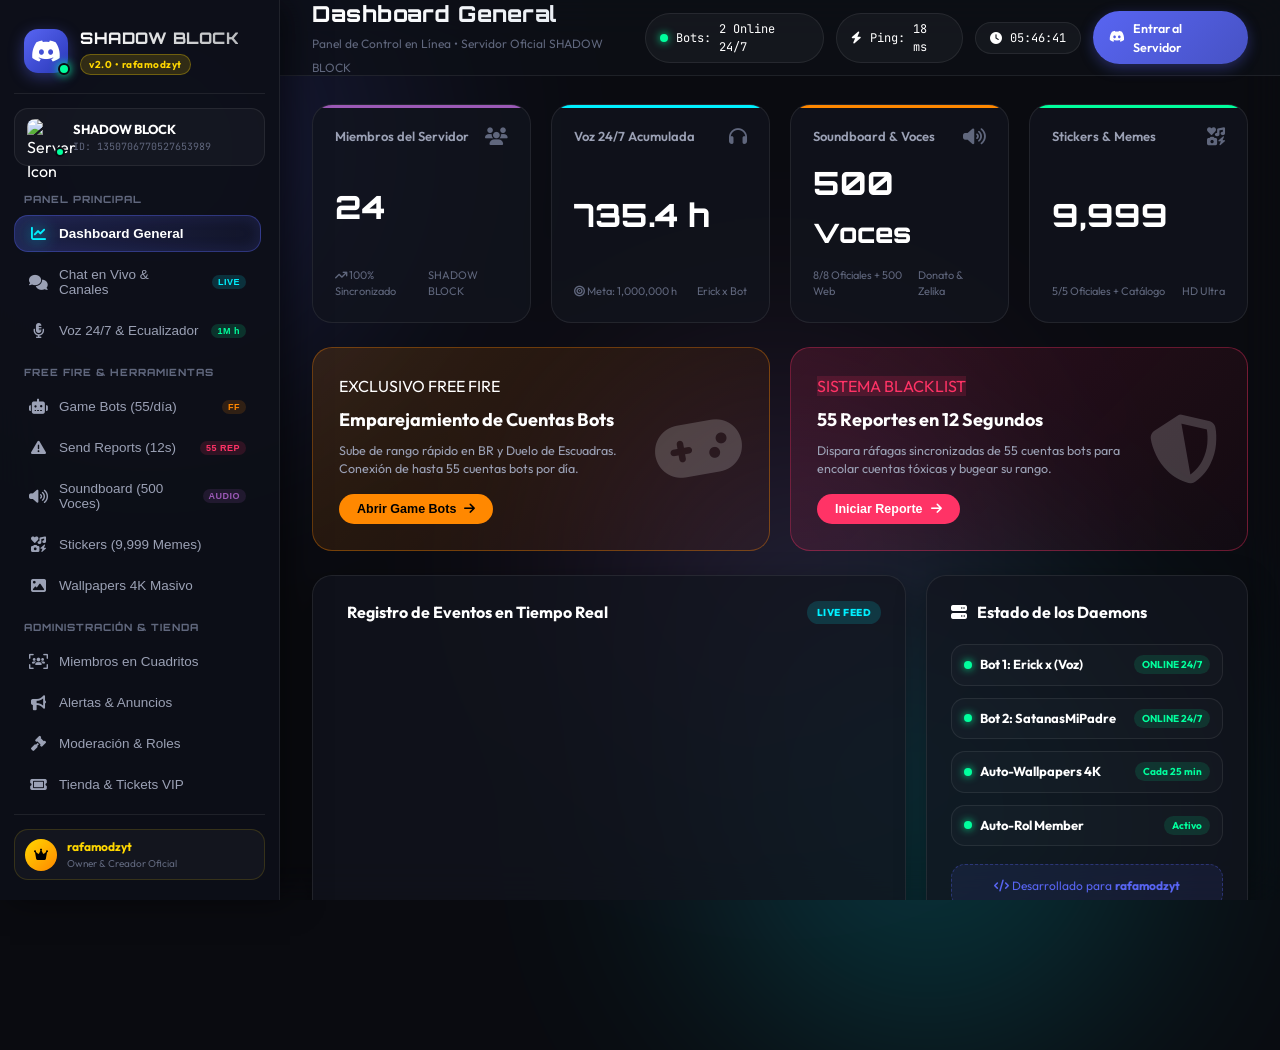
==== web_panel/index.html @ 80f7c958 "SHADOW BLOCK - Bots 24/7, Panel C++ DX11 y Panel Web Profesional - rafamodzyt" ====
<!DOCTYPE html>
<html lang="es">
<head>
    <meta charset="UTF-8">
    <meta name="viewport" content="width=device-width, initial-scale=1.0">
    <title>SHADOW BLOCK Panel Web • Control 24/7 de Bots y Servidor • rafamodzyt</title>
    <meta name="description" content="Panel Web Profesional de Control y Administración para Bots de Discord, Free Fire Matchmaking, 55 Reportes, 9999 Stickers y 500 Voces. Desarrollado por rafamodzyt.">
    <!-- Google Fonts -->
    <link rel="preconnect" href="https://fonts.googleapis.com">
    <link rel="preconnect" href="https://fonts.gstatic.com" crossorigin>
    <link href="https://fonts.googleapis.com/css2?family=JetBrains+Mono:wght@400;600;700&family=Orbitron:wght@500;700;900&family=Outfit:wght@300;400;500;600;700;800&display=swap" rel="stylesheet">
    <!-- Font Awesome -->
    <link rel="stylesheet" href="https://cdnjs.cloudflare.com/ajax/libs/font-awesome/6.5.1/css/all.min.css">
    <link rel="stylesheet" href="style.css">
</head>
<body>
    <!-- Background dynamic ambient lights -->
    <div class="ambient-glow glow-1"></div>
    <div class="ambient-glow glow-2"></div>
    <div class="ambient-glow glow-3"></div>

    <div class="app-layout">
        <!-- SIDEBAR -->
        <aside class="sidebar">
            <div class="brand">
                <div class="brand-icon">
                    <i class="fa-brands fa-discord"></i>
                    <span class="pulse-dot"></span>
                </div>
                <div class="brand-text">
                    <h2>SHADOW BLOCK</h2>
                    <span class="badge-vip">v2.0 • rafamodzyt</span>
                </div>
            </div>

            <div class="server-badge">
                <div class="server-avatar">
                    <img src="https://images.unsplash.com/photo-1618005182384-a83a8bd57fbe?q=80&w=200&auto=format&fit=crop" alt="Server Icon">
                    <span class="online-indicator"></span>
                </div>
                <div class="server-info">
                    <span class="server-name">SHADOW BLOCK</span>
                    <span class="server-id">ID: 1350706770527653989</span>
                </div>
            </div>

            <nav class="nav-menu">
                <div class="nav-section">PANEL PRINCIPAL</div>
                <button class="nav-item active" data-tab="tab-dashboard" id="btn-tab-dashboard">
                    <i class="fa-solid fa-chart-line"></i>
                    <span>Dashboard General</span>
                </button>
                <button class="nav-item" data-tab="tab-chat" id="btn-tab-chat">
                    <i class="fa-solid fa-comments"></i>
                    <span>Chat en Vivo & Canales</span>
                    <span class="nav-tag tag-cyan">LIVE</span>
                </button>
                <button class="nav-item" data-tab="tab-voice" id="btn-tab-voice">
                    <i class="fa-solid fa-microphone-lines"></i>
                    <span>Voz 24/7 & Ecualizador</span>
                    <span class="nav-tag tag-green">1M h</span>
                </button>

                <div class="nav-section">FREE FIRE & HERRAMIENTAS</div>
                <button class="nav-item" data-tab="tab-gamebots" id="btn-tab-gamebots">
                    <i class="fa-solid fa-robot"></i>
                    <span>Game Bots (55/día)</span>
                    <span class="nav-tag tag-orange">FF</span>
                </button>
                <button class="nav-item" data-tab="tab-reports" id="btn-tab-reports">
                    <i class="fa-solid fa-triangle-exclamation"></i>
                    <span>Send Reports (12s)</span>
                    <span class="nav-tag tag-red">55 REP</span>
                </button>
                <button class="nav-item" data-tab="tab-soundboard" id="btn-tab-soundboard">
                    <i class="fa-solid fa-volume-high"></i>
                    <span>Soundboard (500 Voces)</span>
                    <span class="nav-tag tag-purple">AUDIO</span>
                </button>
                <button class="nav-item" data-tab="tab-stickers" id="btn-tab-stickers">
                    <i class="fa-solid fa-icons"></i>
                    <span>Stickers (9,999 Memes)</span>
                </button>
                <button class="nav-item" data-tab="tab-wallpapers" id="btn-tab-wallpapers">
                    <i class="fa-solid fa-image"></i>
                    <span>Wallpapers 4K Masivo</span>
                </button>

                <div class="nav-section">ADMINISTRACIÓN & TIENDA</div>
                <button class="nav-item" data-tab="tab-members" id="btn-tab-members">
                    <i class="fa-solid fa-users-viewfinder"></i>
                    <span>Miembros en Cuadritos</span>
                </button>
                <button class="nav-item" data-tab="tab-alerts" id="btn-tab-alerts">
                    <i class="fa-solid fa-bullhorn"></i>
                    <span>Alertas & Anuncios</span>
                </button>
                <button class="nav-item" data-tab="tab-moderation" id="btn-tab-moderation">
                    <i class="fa-solid fa-gavel"></i>
                    <span>Moderación & Roles</span>
                </button>
                <button class="nav-item" data-tab="tab-tickets" id="btn-tab-tickets">
                    <i class="fa-solid fa-ticket"></i>
                    <span>Tienda & Tickets VIP</span>
                </button>
                <button class="nav-item" data-tab="tab-settings" id="btn-tab-settings">
                    <i class="fa-solid fa-sliders"></i>
                    <span>Configuración & API</span>
                </button>
            </nav>

            <div class="sidebar-footer">
                <div class="creator-card">
                    <div class="creator-avatar">
                        <i class="fa-solid fa-crown"></i>
                    </div>
                    <div class="creator-info">
                        <span class="creator-name">rafamodzyt</span>
                        <span class="creator-role">Owner & Creador Oficial</span>
                    </div>
                </div>
            </div>
        </aside>

        <!-- MAIN CONTENT WRAPPER -->
        <main class="main-wrapper">
            <!-- HEADER -->
            <header class="app-header">
                <div class="header-left">
                    <h1 class="page-title" id="page-current-title">Dashboard General</h1>
                    <span class="header-subtitle">Panel de Control en Línea • Servidor Oficial SHADOW BLOCK</span>
                </div>
                <div class="header-right">
                    <div class="metric-pill">
                        <span class="metric-dot dot-green"></span>
                        <span class="metric-label">Bots:</span>
                        <span class="metric-val">2 Online 24/7</span>
                    </div>
                    <div class="metric-pill">
                        <i class="fa-solid fa-bolt text-yellow"></i>
                        <span class="metric-label">Ping:</span>
                        <span class="metric-val" id="metric-ping">18 ms</span>
                    </div>
                    <div class="metric-pill">
                        <i class="fa-solid fa-clock text-cyan"></i>
                        <span class="metric-val" id="metric-clock">00:00:00</span>
                    </div>
                    <a href="https://discord.gg/EFz8NB99N4" target="_blank" class="btn-discord-join">
                        <i class="fa-brands fa-discord"></i>
                        <span>Entrar al Servidor</span>
                    </a>
                </div>
            </header>

            <!-- CONTENT BODY (TABS) -->
            <div class="content-body">

                <!-- 1. TAB DASHBOARD -->
                <section class="tab-content active" id="tab-dashboard">
                    <div class="stats-grid">
                        <div class="stat-card card-purple">
                            <div class="stat-header">
                                <span class="stat-title">Miembros del Servidor</span>
                                <i class="fa-solid fa-users stat-icon"></i>
                            </div>
                            <div class="stat-value" id="dash-members-count">24</div>
                            <div class="stat-footer">
                                <span class="text-green"><i class="fa-solid fa-arrow-trend-up"></i> 100% Sincronizado</span>
                                <span>SHADOW BLOCK</span>
                            </div>
                        </div>

                        <div class="stat-card card-cyan">
                            <div class="stat-header">
                                <span class="stat-title">Voz 24/7 Acumulada</span>
                                <i class="fa-solid fa-headphones stat-icon"></i>
                            </div>
                            <div class="stat-value">735.4 h</div>
                            <div class="stat-footer">
                                <span class="text-cyan"><i class="fa-solid fa-bullseye"></i> Meta: 1,000,000 h</span>
                                <span>Erick x Bot</span>
                            </div>
                        </div>

                        <div class="stat-card card-orange">
                            <div class="stat-header">
                                <span class="stat-title">Soundboard & Voces</span>
                                <i class="fa-solid fa-volume-high stat-icon"></i>
                            </div>
                            <div class="stat-value">500 <small>Voces</small></div>
                            <div class="stat-footer">
                                <span class="text-orange">8/8 Oficiales + 500 Web</span>
                                <span>Donato & Zelika</span>
                            </div>
                        </div>

                        <div class="stat-card card-green">
                            <div class="stat-header">
                                <span class="stat-title">Stickers & Memes</span>
                                <i class="fa-solid fa-icons stat-icon"></i>
                            </div>
                            <div class="stat-value">9,999</div>
                            <div class="stat-footer">
                                <span class="text-green">5/5 Oficiales + Catálogo</span>
                                <span>HD Ultra</span>
                            </div>
                        </div>
                    </div>

                    <!-- Quick Action Banners -->
                    <div class="banner-grid">
                        <div class="action-banner banner-gamebots">
                            <div class="banner-content">
                                <span class="badge-tag">EXCLUSIVO FREE FIRE</span>
                                <h3>Emparejamiento de Cuentas Bots</h3>
                                <p>Sube de rango rápido en BR y Duelo de Escuadras. Conexión de hasta 55 cuentas bots por día.</p>
                                <button class="btn-banner btn-open-gamebots">Abrir Game Bots <i class="fa-solid fa-arrow-right"></i></button>
                            </div>
                            <div class="banner-illustration">
                                <i class="fa-solid fa-gamepad"></i>
                            </div>
                        </div>

                        <div class="action-banner banner-reports">
                            <div class="banner-content">
                                <span class="badge-tag tag-red">SISTEMA BLACKLIST</span>
                                <h3>55 Reportes en 12 Segundos</h3>
                                <p>Dispara ráfagas sincronizadas de 55 cuentas bots para encolar cuentas tóxicas y bugear su rango.</p>
                                <button class="btn-banner btn-open-reports">Iniciar Reporte <i class="fa-solid fa-arrow-right"></i></button>
                            </div>
                            <div class="banner-illustration">
                                <i class="fa-solid fa-shield-halved"></i>
                            </div>
                        </div>
                    </div>

                    <!-- Live Server Events & Consoles -->
                    <div class="dashboard-split">
                        <div class="glass-card flex-2">
                            <div class="card-head">
                                <h3><i class="fa-solid fa-wave-pulse text-cyan"></i> Registro de Eventos en Tiempo Real</h3>
                                <span class="badge-live">LIVE FEED</span>
                            </div>
                            <div class="events-timeline" id="dashboard-events-list">
                                <!-- Populated dynamically by app.js -->
                            </div>
                        </div>

                        <div class="glass-card flex-1">
                            <div class="card-head">
                                <h3><i class="fa-solid fa-server text-purple"></i> Estado de los Daemons</h3>
                            </div>
                            <div class="status-rows">
                                <div class="status-row">
                                    <div class="status-name">
                                        <span class="status-led led-green"></span>
                                        <strong>Bot 1: Erick x (Voz)</strong>
                                    </div>
                                    <span class="badge-ok">ONLINE 24/7</span>
                                </div>
                                <div class="status-row">
                                    <div class="status-name">
                                        <span class="status-led led-green"></span>
                                        <strong>Bot 2: SatanasMiPadre</strong>
                                    </div>
                                    <span class="badge-ok">ONLINE 24/7</span>
                                </div>
                                <div class="status-row">
                                    <div class="status-name">
                                        <span class="status-led led-green"></span>
                                        <strong>Auto-Wallpapers 4K</strong>
                                    </div>
                                    <span class="badge-ok">Cada 25 min</span>
                                </div>
                                <div class="status-row">
                                    <div class="status-name">
                                        <span class="status-led led-green"></span>
                                        <strong>Auto-Rol Member</strong>
                                    </div>
                                    <span class="badge-ok">Activo</span>
                                </div>
                            </div>
                            <div class="credit-box">
                                <i class="fa-solid fa-code"></i> Desarrollado para <strong>rafamodzyt</strong>
                            </div>
                        </div>
                    </div>
                </section>

                <!-- 2. TAB CHAT EN VIVO & CANALES -->
                <section class="tab-content" id="tab-chat">
                    <div class="chat-container">
                        <div class="chat-sidebar">
                            <div class="chat-sidebar-head">
                                <h3>Canales del Servidor</h3>
                                <span class="count-badge" id="chat-channels-count">18</span>
                            </div>
                            <div class="channels-list" id="chat-channels-list">
                                <!-- Loaded dynamically -->
                            </div>
                        </div>

                        <div class="chat-main">
                            <div class="chat-header">
                                <div class="chat-header-info">
                                    <i class="fa-solid fa-hashtag text-cyan"></i>
                                    <span class="active-channel-name" id="current-chat-ch-name">general</span>
                                    <span class="active-channel-topic" id="current-chat-ch-topic">Canal principal de charla</span>
                                </div>
                                <div class="chat-header-actions">
                                    <button class="btn-icon" title="Limpiar Chat" id="btn-clear-chat-view"><i class="fa-solid fa-broom"></i></button>
                                </div>
                            </div>

                            <div class="chat-messages" id="chat-messages-container">
                                <!-- Messages load here -->
                            </div>

                            <div class="chat-composer">
                                <div class="composer-toolbar">
                                    <div class="color-picker-group">
                                        <label><i class="fa-solid fa-palette"></i> Color:</label>
                                        <select id="chat-color-select" class="custom-select">
                                            <option value="default">Normal (Blanco)</option>
                                            <option value="cyan">Cian Eléctrico (ANSI)</option>
                                            <option value="green">Verde Neón (ANSI)</option>
                                            <option value="yellow">Amarillo Dorado (ANSI)</option>
                                            <option value="red">Rojo Sangre (ANSI)</option>
                                            <option value="magenta">Magenta Cyber (ANSI)</option>
                                            <option value="blue">Azul Discord (ANSI)</option>
                                            <option value="rgb">Arcoíris RGB Animado</option>
                                        </select>
                                    </div>
                                    <div class="toolbar-shortcuts">
                                        <button class="btn-chip" id="btn-chip-booyah">🔥 Booyah!</button>
                                        <button class="btn-chip" id="btn-chip-gang">👑 El Gang</button>
                                        <button class="btn-chip" id="btn-chip-donato">🎯 Donato</button>
                                        <button class="btn-chip" id="btn-chip-zelika">⚡ Zelika</button>
                                    </div>
                                </div>
                                <div class="composer-input-row">
                                    <input type="text" id="chat-input-text" placeholder="Escribe un mensaje para enviar a Discord como Bot..." autocomplete="off">
                                    <button id="btn-send-chat-msg" class="btn-send-primary">
                                        <span>Enviar</span>
                                        <i class="fa-solid fa-paper-plane"></i>
                                    </button>
                                </div>
                            </div>
                        </div>
                    </div>
                </section>

                <!-- 3. TAB VOZ 24/7 & ECUALIZADOR -->
                <section class="tab-content" id="tab-voice">
                    <div class="voice-layout">
                        <div class="glass-card voice-visualizer-card">
                            <div class="card-head">
                                <h3><i class="fa-solid fa-headphones text-cyan"></i> Monitor de Conexión de Voz 24/7</h3>
                                <span class="badge-live">EN SALA: General</span>
                            </div>
                            
                            <!-- Visualizer canvas -->
                            <div class="equalizer-container">
                                <canvas id="canvas-equalizer" width="800" height="180"></canvas>
                            </div>

                            <div class="voice-metrics-grid">
                                <div class="v-metric">
                                    <span class="v-label">Canal Conectado</span>
                                    <span class="v-value" id="voice-ch-name">General (1350706770527653993)</span>
                                </div>
                                <div class="v-metric">
                                    <span class="v-label">Tiempo Acumulado</span>
                                    <span class="v-value text-cyan">735.4 Horas</span>
                                </div>
                                <div class="v-metric">
                                    <span class="v-label">Meta Programada</span>
                                    <span class="v-value text-gold">1,000,000 Horas</span>
                                </div>
                                <div class="v-metric">
                                    <span class="v-label">Auto-Reconexión</span>
                                    <span class="v-value text-green"><i class="fa-solid fa-shield-check"></i> Activa (30s watchdog)</span>
                                </div>
                            </div>

                            <div class="voice-controls-bar">
                                <button class="btn-control btn-play-pulse" id="btn-voice-reconnect">
                                    <i class="fa-solid fa-rotate-right"></i> Forzar Reconexión de Voz
                                </button>
                                <button class="btn-control" id="btn-voice-stream">
                                    <i class="fa-brands fa-twitch text-purple"></i> Ver Stream Twitch rafamodzyt
                                </button>
                            </div>
                        </div>

                        <div class="glass-card voice-settings-card">
                            <div class="card-head">
                                <h3><i class="fa-solid fa-sliders text-purple"></i> Parámetros de Audio</h3>
                            </div>
                            <div class="setting-item">
                                <label>Volumen del Bot de Voz (0% - 100%):</label>
                                <input type="range" min="0" max="100" value="95" class="slider" id="slider-voice-vol">
                                <span class="slider-display" id="display-voice-vol">95%</span>
                            </div>
                            <div class="setting-item">
                                <label>Calidad de Bitrate Opus:</label>
                                <select class="custom-select" id="select-voice-bitrate">
                                    <option value="96">96 kbps (Estándar Discord)</option>
                                    <option value="128" selected>128 kbps (Ultra HQ)</option>
                                    <option value="384">384 kbps (Modo Estudio VIP)</option>
                                </select>
                            </div>
                            <div class="setting-item">
                                <label>Modo Ensordecido / Deafen:</label>
                                <div class="toggle-switch">
                                    <input type="checkbox" id="check-self-deaf" checked>
                                    <label for="check-self-deaf"></label>
                                    <span>Auto-Deafen para ahorrar ancho de banda</span>
                                </div>
                            </div>
                        </div>
                    </div>
                </section>

                <!-- 4. TAB GAME BOTS (MATCHMAKING FREE FIRE) -->
                <section class="tab-content" id="tab-gamebots">
                    <div class="gamebots-layout">
                        <div class="glass-card gamebots-form-card">
                            <div class="card-head">
                                <h3><i class="fa-solid fa-robot text-orange"></i> Emparejamiento con Cuentas Bots Free Fire</h3>
                                <span class="badge-tag tag-orange">HASTA 55 BOTS / DÍA</span>
                            </div>
                            <p class="section-desc">
                                Conecta tu cuenta de Free Fire a partidas emparejadas con cuentas bots oficiales para asegurar victorias y subir de rango rápidamente.
                            </p>

                            <div class="form-group">
                                <label><i class="fa-solid fa-id-card"></i> ID de Jugador Free Fire:</label>
                                <input type="text" id="gb-input-id" class="custom-input" placeholder="Ej: 1982736451" maxlength="15">
                            </div>

                            <div class="form-group">
                                <label><i class="fa-solid fa-earth-americas"></i> Selecciona tu Región:</label>
                                <select id="gb-select-region" class="custom-select">
                                    <option value="SUR">SUR (Sudamérica / SAC)</option>
                                    <option value="NORTE">NORTE (Norteamérica / US-North)</option>
                                    <option value="EEUU">EEUU (Estados Unidos / US)</option>
                                </select>
                            </div>

                            <div class="form-group">
                                <label><i class="fa-solid fa-gamepad"></i> Modo de Juego:</label>
                                <select id="gb-select-mode" class="custom-select">
                                    <option value="br">Battle Royale Clasificatoria (Bermuda / Purgatorio)</option>
                                    <option value="de">Duelo de Escuadras Clasificatoria (DE)</option>
                                    <option value="solo">Solo vs Bots (Práctica Rápida)</option>
                                </select>
                            </div>

                            <button id="btn-launch-gamebots" class="btn-action-glow btn-orange">
                                <i class="fa-solid fa-fire"></i> Iniciar Emparejamiento con Bots
                            </button>

                            <div class="alert-box-info">
                                <i class="fa-solid fa-circle-exclamation"></i>
                                <span><strong>Límite Diario:</strong> Máximo 55 cuentas bots asignadas por día por usuario para proteger la integridad de tu rango.</span>
                            </div>
                        </div>

                        <div class="glass-card gamebots-result-card" id="gb-result-box">
                            <div class="card-head">
                                <h3><i class="fa-solid fa-shield-heart text-green"></i> Escuadra de Bots Generada</h3>
                                <span class="badge-status-ready">LISTO PARA SALA</span>
                            </div>
                            <div id="gb-empty-state" class="empty-state">
                                <i class="fa-solid fa-users-slash"></i>
                                <p>Ingresa tu ID y Región a la izquierda para generar tu escuadra de bots.</p>
                            </div>
                            <div id="gb-squad-display" class="squad-display hidden">
                                <div class="team-header-pill">
                                    <span class="th-name" id="gb-squad-name">🔥 ESCUADRA BOTS HEROICA #7721</span>
                                    <span class="th-code" id="gb-squad-code">CÓDIGO: #FF-89210</span>
                                </div>
                                <div class="squad-members-list" id="gb-squad-members">
                                    <!-- Rendered dynamically -->
                                </div>
                                <div class="squad-footer-note">
                                    <p>✅ Los bots ingresarán a tu sala automáticamente y te cederán todas las kills en la partida.</p>
                                    <small>Desarrollado y administrado por <strong>rafamodzyt</strong> • SHADOW BLOCK</small>
                                </div>
                            </div>
                        </div>
                    </div>
                </section>

                <!-- 5. TAB SEND REPORTS (55 REPORTES EN 12S) -->
                <section class="tab-content" id="tab-reports">
                    <div class="reports-layout">
                        <div class="glass-card reports-form-card">
                            <div class="card-head">
                                <h3><i class="fa-solid fa-triangle-exclamation text-red"></i> Sistema de 55 Reportes & Blacklist</h3>
                                <span class="badge-tag tag-red">12 SEGUNDOS</span>
                            </div>
                            <p class="section-desc">
                                Envía una ráfaga masiva y sincronizada de <strong>55 reportes automatizados</strong> contra una cuenta para encolarla en la Blacklist del sistema y congelar su rango.
                            </p>

                            <div class="form-group">
                                <label><i class="fa-solid fa-bullseye"></i> ID de la Cuenta Objetivo:</label>
                                <input type="text" id="rep-input-target" class="custom-input" placeholder="Ej: 5829104921" maxlength="15">
                            </div>

                            <div class="form-group">
                                <label><i class="fa-solid fa-globe"></i> Región del Objetivo:</label>
                                <select id="rep-select-region" class="custom-select">
                                    <option value="SUR">SUR (Sudamérica)</option>
                                    <option value="NORTE">NORTE (Norteamérica)</option>
                                    <option value="EEUU">EEUU (Estados Unidos)</option>
                                </select>
                            </div>

                            <div class="form-group">
                                <label><i class="fa-solid fa-comment-dots"></i> Motivo del Reporte:</label>
                                <select id="rep-select-reason" class="custom-select">
                                    <option value="Aimbot y disparo a la cabeza 100%">Aimbot y disparo a la cabeza 100%</option>
                                    <option value="Uso de Macro y Regedit no permitido">Uso de Macro y Regedit no permitido</option>
                                    <option value="Alteración y bugeo de rango clasificatoria">Alteración y bugeo de rango clasificatoria</option>
                                    <option value="Teletransporte y hacks de velocidad">Teletransporte y hacks de velocidad</option>
                                </select>
                            </div>

                            <button id="btn-start-reports-sequence" class="btn-action-glow btn-red">
                                <i class="fa-solid fa-radiation"></i> Disparar 55 Reportes (12s)
                            </button>
                        </div>

                        <div class="glass-card reports-progress-card">
                            <div class="card-head">
                                <h3><i class="fa-solid fa-terminal text-cyan"></i> Monitor de Ejecución en Vivo (12 Segundos)</h3>
                                <span class="badge-timer" id="rep-timer-display">12.0s</span>
                            </div>

                            <div class="progress-bar-container">
                                <div class="progress-bar-track">
                                    <div class="progress-bar-fill" id="rep-progress-fill"></div>
                                </div>
                                <div class="progress-labels">
                                    <span id="rep-step-text">Listo para iniciar ráfaga...</span>
                                    <span id="rep-percent-text">0%</span>
                                </div>
                            </div>

                            <div class="reports-live-terminal" id="rep-terminal-logs">
                                <div class="term-line">> Red de 55 cuentas bots en espera.</div>
                                <div class="term-line">> Protocolo Blacklist configurado.</div>
                            </div>

                            <div class="rep-final-badge hidden" id="rep-final-badge">
                                <div class="success-icon"><i class="fa-solid fa-circle-check"></i></div>
                                <div class="success-details">
                                    <h4>¡55 REPORTES ENVIADOS SATISFACTORIAMENTE!</h4>
                                    <p id="rep-final-msg">Cuenta encolada en Blacklist y rango bugeado con éxito.</p>
                                    <small>Créditos oficiales: <strong>rafamodzyt</strong> • SHADOW BLOCK</small>
                                </div>
                            </div>
                        </div>
                    </div>
                </section>

                <!-- 6. TAB SOUNDBOARD 500 VOCES -->
                <section class="tab-content" id="tab-soundboard">
                    <div class="soundboard-container">
                        <div class="soundboard-header-bar">
                            <div class="search-sound-box">
                                <i class="fa-solid fa-magnifying-glass"></i>
                                <input type="text" id="search-soundboard" placeholder="Buscar entre las 500 voces de Free Fire (Donato, Zelika, Hackers, Gang, Booyah)...">
                            </div>
                            <div class="filter-sound-tabs">
                                <button class="filter-tab active" data-sound-cat="all">Todos (500)</button>
                                <button class="filter-tab" data-sound-cat="donato">🎯 Donato (1-100)</button>
                                <button class="filter-tab" data-sound-cat="zelika">🔥 Zelika (101-200)</button>
                                <button class="filter-tab" data-sound-cat="hackers">🤖 Hackers (201-300)</button>
                                <button class="filter-tab" data-sound-cat="gang">👑 El Gang (301-400)</button>
                                <button class="filter-tab" data-sound-cat="booyah">🏆 Booyah (401-500)</button>
                            </div>
                        </div>

                        <!-- 8 Official Server sounds -->
                        <div class="official-sounds-section">
                            <h4><i class="fa-solid fa-star text-gold"></i> Sonidos Oficiales en Discord Drawer (SHADOW BLOCK):</h4>
                            <div class="official-sound-grid" id="official-sounds-grid">
                                <!-- Populated dynamically -->
                            </div>
                        </div>

                        <!-- 500 Extended voice lines grid -->
                        <h4><i class="fa-solid fa-list-music text-purple"></i> Catálogo Extendido de 500 Voces (Audio Interactivo en Vivo):</h4>
                        <div class="sounds-extended-grid" id="sounds-extended-grid">
                            <!-- 500 voices populated by JS -->
                        </div>
                    </div>
                </section>

                <!-- 7. TAB STICKERS 9,999 MEMES -->
                <section class="tab-content" id="tab-stickers">
                    <div class="stickers-container">
                        <div class="stickers-top-bar">
                            <div class="search-sticker-box">
                                <i class="fa-solid fa-magnifying-glass"></i>
                                <input type="text" id="search-stickers" placeholder="Buscar por número (1-9999) o nombre (GigaChad, Pepe, Free Fire, Karely)...">
                            </div>
                            <div class="filter-sticker-tabs">
                                <button class="stk-tab active" data-stk-cat="all">Todos</button>
                                <button class="stk-tab" data-stk-cat="Free Fire">🔥 Free Fire</button>
                                <button class="stk-tab" data-stk-cat="Pepe">🐸 Pepe & Wojak</button>
                                <button class="stk-tab" data-stk-cat="GigaChad">🗿 GigaChad</button>
                                <button class="stk-tab" data-stk-cat="Cheems">🐕 Cheems</button>
                                <button class="stk-tab" data-stk-cat="Karely">👑 Karely Ruiz</button>
                                <button class="stk-tab" data-stk-cat="Hackers">🤖 Hackers</button>
                            </div>
                        </div>

                        <div class="stickers-gallery-grid" id="stickers-gallery-grid">
                            <!-- Populated dynamically -->
                        </div>
                    </div>
                </section>

                <!-- 8. TAB MIEMBROS EN CUADRITOS -->
                <section class="tab-content" id="tab-members">
                    <div class="members-layout">
                        <div class="members-top-controls">
                            <div class="search-member-box">
                                <i class="fa-solid fa-user-magnifying-glass"></i>
                                <input type="text" id="search-member-input" placeholder="Buscar miembro por nombre, rol o ID...">
                            </div>
                            <div class="member-filter-pills">
                                <button class="pill-btn active" data-mfilter="all">Todos (24)</button>
                                <button class="pill-btn" data-mfilter="online">Online (19)</button>
                                <button class="pill-btn" data-mfilter="offline">Offline (5)</button>
                            </div>
                        </div>

                        <div class="members-grid-container" id="members-cards-grid">
                            <!-- 24 cards populated by JS -->
                        </div>
                    </div>
                </section>

                <!-- 9. TAB WALLPAPERS 4K MASIVO -->
                <section class="tab-content" id="tab-wallpapers">
                    <div class="wallpapers-layout">
                        <div class="wp-top-bar">
                            <div class="wp-title-area">
                                <h3><i class="fa-solid fa-image text-cyan"></i> Galería Masiva de 99,999+ Wallpapers 4K UHD</h3>
                                <p>Fondos automáticos enviados a <code>#🖼️・wallpapers-4k-hd</code> cada 25 minutos.</p>
                            </div>
                            <div class="wp-actions">
                                <button class="btn-action-primary" id="btn-trigger-burst-wp">
                                    <i class="fa-solid fa-bolt"></i> Enviar Ráfaga de 100 Wallpapers Ahora
                                </button>
                            </div>
                        </div>

                        <div class="wp-filters">
                            <button class="wp-tab active" data-wp-cat="all">Todos los Fondos</button>
                            <button class="wp-tab" data-wp-cat="pc">🖥️ PC (3840 x 2160)</button>
                            <button class="wp-tab" data-wp-cat="mobile">📱 Móvil AMOLED (1440 x 3120)</button>
                            <button class="wp-tab" data-wp-cat="gaming">🎮 Gaming & Cyberpunk</button>
                        </div>

                        <div class="wallpapers-grid" id="wallpapers-grid-display">
                            <!-- Wallpapers cards -->
                        </div>
                    </div>
                </section>

                <!-- 10. TAB ALERTAS & ANUNCIOS -->
                <section class="tab-content" id="tab-alerts">
                    <div class="alerts-layout">
                        <div class="glass-card alerts-builder-card">
                            <div class="card-head">
                                <h3><i class="fa-solid fa-bullhorn text-gold"></i> Creador de Anuncios y Alertas VIP</h3>
                            </div>
                            <div class="form-group">
                                <label>Canal de Destino:</label>
                                <select class="custom-select" id="alert-channel-select">
                                    <option value="1350706770527653992">#general</option>
                                    <option value="1559826233620168734">#😀botericklogs</option>
                                    <option value="1559359413402472488">#bienvenida-☺️</option>
                                    <option value="1559844380934807612">#🎫・comprar-panel-y-bots</option>
                                </select>
                            </div>
                            <div class="form-group">
                                <label>Título del Anuncio:</label>
                                <input type="text" id="alert-input-title" class="custom-input" value="👑 GRAN ANUNCIO OFICIAL SHADOW BLOCK">
                            </div>
                            <div class="form-group">
                                <label>Contenido / Mensaje:</label>
                                <textarea id="alert-input-text" class="custom-textarea" rows="4">¡Bienvenidos todos a SHADOW BLOCK! Servidor oficial administrado por rafamodzyt con bots 24/7, emparejamiento con bots de Free Fire y soporte activo.</textarea>
                            </div>
                            <div class="form-group">
                                <label>Color del Embed:</label>
                                <input type="color" id="alert-input-color" value="#5865F2" class="color-picker-input">
                            </div>
                            <button class="btn-action-primary" id="btn-send-discord-announcement">
                                <i class="fa-solid fa-paper-plane"></i> Publicar Anuncio en Discord
                            </button>
                        </div>

                        <div class="glass-card alerts-preview-card">
                            <div class="card-head">
                                <h3><i class="fa-solid fa-eye text-cyan"></i> Vista Previa en Discord</h3>
                            </div>
                            <div class="discord-embed-preview" id="embed-preview-box">
                                <div class="embed-color-bar" id="preview-color-bar"></div>
                                <div class="embed-body">
                                    <div class="embed-author">
                                        <img src="https://images.unsplash.com/photo-1618005182384-a83a8bd57fbe?q=80&w=100&auto=format&fit=crop" class="ea-avatar">
                                        <span>SHADOW BLOCK • rafamodzyt</span>
                                    </div>
                                    <h4 class="embed-title" id="preview-title">👑 GRAN ANUNCIO OFICIAL SHADOW BLOCK</h4>
                                    <p class="embed-desc" id="preview-desc">¡Bienvenidos todos a SHADOW BLOCK! Servidor oficial administrado por rafamodzyt con bots 24/7, emparejamiento con bots de Free Fire y soporte activo.</p>
                                    <div class="embed-footer">
                                        <span>Servidor Oficial • Creado por rafamodzyt</span>
                                    </div>
                                </div>
                            </div>
                        </div>
                    </div>
                </section>

                <!-- 11. TAB MODERACIÓN & ROLES -->
                <section class="tab-content" id="tab-moderation">
                    <div class="moderation-layout">
                        <div class="glass-card">
                            <div class="card-head">
                                <h3><i class="fa-solid fa-shield-halved text-cyan"></i> Herramientas de Moderación Rápida</h3>
                            </div>
                            <div class="mod-actions-grid">
                                <div class="mod-box">
                                    <h4><i class="fa-solid fa-broom"></i> Limpiar Mensajes</h4>
                                    <div class="inline-input">
                                        <input type="number" min="1" max="100" value="25" class="custom-input" id="mod-purge-count">
                                        <button class="btn-control" id="btn-mod-purge">Borrar</button>
                                    </div>
                                </div>
                                <div class="mod-box">
                                    <h4><i class="fa-solid fa-user-xmark"></i> Expulsar Miembro</h4>
                                    <input type="text" placeholder="ID de Usuario" class="custom-input" id="mod-kick-id">
                                    <button class="btn-control btn-yellow" id="btn-mod-kick">Kick</button>
                                </div>
                                <div class="mod-box">
                                    <h4><i class="fa-solid fa-ban"></i> Banear Miembro</h4>
                                    <input type="text" placeholder="ID de Usuario" class="custom-input" id="mod-ban-id">
                                    <button class="btn-control btn-red" id="btn-mod-ban">Ban</button>
                                </div>
                                <div class="mod-box">
                                    <h4><i class="fa-solid fa-user-tag"></i> Auto-Rol Member</h4>
                                    <p><small>Asignado automáticamente a todos los nuevos miembros que ingresan.</small></p>
                                    <span class="badge-ok">ROL: Member (1559846472080687196)</span>
                                </div>
                            </div>
                        </div>
                    </div>
                </section>

                <!-- 12. TAB TIENDA & TICKETS VIP -->
                <section class="tab-content" id="tab-tickets">
                    <div class="shop-grid">
                        <div class="shop-card">
                            <div class="shop-tag">SOFTWARE C++ DX11</div>
                            <div class="shop-icon"><i class="fa-solid fa-desktop"></i></div>
                            <h3>Panel C++ DirectX 11 Win32</h3>
                            <div class="shop-price">$25 <span>USD</span></div>
                            <ul class="shop-features">
                                <li><i class="fa-solid fa-check"></i> Renderizado a 60 FPS con Dear ImGui</li>
                                <li><i class="fa-solid fa-check"></i> 12 Pestañas de Administración Total</li>
                                <li><i class="fa-solid fa-check"></i> Soundboard Free Fire & 9999 Stickers</li>
                                <li><i class="fa-solid fa-check"></i> Ejecutable portable sin librerías</li>
                            </ul>
                            <button class="btn-shop-buy" id="btn-buy-panel">
                                <i class="fa-solid fa-cart-shopping"></i> Comprar Panel C++
                            </button>
                        </div>

                        <div class="shop-card featured-shop-card">
                            <div class="shop-tag tag-gold">24/7 VOICE ENGINE</div>
                            <div class="shop-icon text-gold"><i class="fa-solid fa-robot"></i></div>
                            <h3>Bot 24/7 de Voz (Erick x)</h3>
                            <div class="shop-price">$15 <span>USD</span></div>
                            <ul class="shop-features">
                                <li><i class="fa-solid fa-check"></i> Meta 1 Millón de Horas en Voz</li>
                                <li><i class="fa-solid fa-check"></i> Servidor Web Keep-Alive Incluido</li>
                                <li><i class="fa-solid fa-check"></i> Despliegue en Railway / Docker</li>
                                <li><i class="fa-solid fa-check"></i> Soporte VIP rafamodzyt</li>
                            </ul>
                            <button class="btn-shop-buy btn-gold" id="btn-buy-bot">
                                <i class="fa-solid fa-rocket"></i> Comprar Bot de Voz
                            </button>
                        </div>
                    </div>
                </section>

                <!-- 13. TAB CONFIGURACIÓN & API -->
                <section class="tab-content" id="tab-settings">
                    <div class="glass-card settings-card">
                        <div class="card-head">
                            <h3><i class="fa-solid fa-sliders text-cyan"></i> Configuración de Conexión y Endpoints</h3>
                        </div>
                        <div class="settings-form">
                            <div class="form-group">
                                <label>Servidor Discord ID:</label>
                                <input type="text" class="custom-input" value="1350706770527653989" readonly>
                            </div>
                            <div class="form-group">
                                <label>Webhook Oficial de Eventos:</label>
                                <input type="text" class="custom-input" value="https://discord.com/api/webhooks/1559831359885680731/..." readonly>
                            </div>
                            <div class="form-group">
                                <label>Prefijo de Comandos:</label>
                                <input type="text" class="custom-input" value="//" readonly>
                            </div>
                            <div class="form-group">
                                <label>Creador y Administrador:</label>
                                <input type="text" class="custom-input" value="rafamodzyt" readonly>
                            </div>
                        </div>
                    </div>
                </section>

            </div>
        </main>
    </div>

    <!-- MODAL PARA INSPECCIÓN DE MIEMBRO -->
    <div class="modal-backdrop" id="member-modal">
        <div class="modal-card">
            <div class="modal-head">
                <h3 id="modal-m-title">Perfil de Usuario</h3>
                <button class="btn-close-modal" id="btn-close-member-modal"><i class="fa-solid fa-xmark"></i></button>
            </div>
            <div class="modal-body" id="modal-m-body">
                <!-- Injected by JS -->
            </div>
        </div>
    </div>

    <!-- AUDIO ELEMENT FOR SOUNDBOARD EFFECTS -->
    <audio id="audio-player"></audio>

    <script src="app.js"></script>
</body>
</html>
---- web_panel/style.css ----
/* =========================================================
   SHADOW BLOCK • PANEL WEB PROFESIONAL
   Diseño de Alta Estética • Creado por rafamodzyt
   ========================================================= */

:root {
    --bg-dark: #0a0b10;
    --bg-surface: #12141e;
    --bg-card: rgba(18, 20, 30, 0.75);
    --bg-card-hover: rgba(28, 31, 46, 0.85);
    --border-subtle: rgba(255, 255, 255, 0.08);
    --border-glow: rgba(88, 101, 242, 0.35);
    
    --discord-blurple: #5865F2;
    --neon-cyan: #00F0FF;
    --neon-green: #00FF9D;
    --neon-purple: #9B59B6;
    --neon-orange: #FF8800;
    --neon-red: #FF3366;
    --neon-gold: #FFD700;

    --text-primary: #FFFFFF;
    --text-secondary: #9BA1B5;
    --text-muted: #60677D;

    --font-main: 'Outfit', -apple-system, BlinkMacSystemFont, sans-serif;
    --font-display: 'Orbitron', sans-serif;
    --font-mono: 'JetBrains Mono', monospace;

    --sidebar-width: 280px;
    --header-height: 76px;
    --radius-sm: 8px;
    --radius-md: 14px;
    --radius-lg: 20px;
    --radius-full: 9999px;

    --shadow-soft: 0 10px 30px rgba(0, 0, 0, 0.45);
    --shadow-glow: 0 0 25px rgba(88, 101, 242, 0.25);
    --transition: all 0.25s cubic-bezier(0.16, 1, 0.3, 1);
}

* {
    margin: 0;
    padding: 0;
    box-sizing: border-box;
}

body {
    background-color: var(--bg-dark);
    color: var(--text-primary);
    font-family: var(--font-main);
    overflow: hidden;
    height: 100vh;
    width: 100vw;
    line-height: 1.5;
    position: relative;
    user-select: none;
}

/* Ambient glow spheres */
.ambient-glow {
    position: absolute;
    border-radius: 50%;
    filter: blur(120px);
    pointer-events: none;
    z-index: 0;
    opacity: 0.18;
}
.glow-1 {
    width: 500px;
    height: 500px;
    background: var(--discord-blurple);
    top: -100px;
    left: -100px;
}
.glow-2 {
    width: 450px;
    height: 450px;
    background: var(--neon-cyan);
    bottom: -150px;
    right: 10%;
}
.glow-3 {
    width: 400px;
    height: 400px;
    background: var(--neon-purple);
    top: 40%;
    left: 45%;
}

/* App Layout */
.app-layout {
    display: flex;
    width: 100vw;
    height: 100vh;
    position: relative;
    z-index: 1;
    backdrop-filter: blur(20px);
}

/* =========================================================
   SIDEBAR
   ========================================================= */
.sidebar {
    width: var(--sidebar-width);
    background: rgba(14, 16, 24, 0.92);
    border-right: 1px solid var(--border-subtle);
    display: flex;
    flex-direction: column;
    padding: 20px 14px;
    flex-shrink: 0;
    box-shadow: 10px 0 30px rgba(0, 0, 0, 0.5);
    z-index: 10;
}

.brand {
    display: flex;
    align-items: center;
    gap: 12px;
    padding: 6px 10px 18px 10px;
    border-bottom: 1px solid var(--border-subtle);
}

.brand-icon {
    width: 44px;
    height: 44px;
    border-radius: var(--radius-md);
    background: linear-gradient(135deg, #5865F2, #2938B8);
    display: flex;
    align-items: center;
    justify-content: center;
    font-size: 24px;
    color: #fff;
    position: relative;
    box-shadow: 0 4px 15px rgba(88, 101, 242, 0.4);
}

.pulse-dot {
    position: absolute;
    bottom: -2px;
    right: -2px;
    width: 12px;
    height: 12px;
    border-radius: 50%;
    background: var(--neon-green);
    border: 2px solid var(--bg-dark);
    box-shadow: 0 0 10px var(--neon-green);
    animation: pulse 2s infinite;
}

@keyframes pulse {
    0%, 100% { transform: scale(1); opacity: 1; }
    50% { transform: scale(1.2); opacity: 0.7; }
}

.brand-text h2 {
    font-size: 16px;
    font-weight: 800;
    letter-spacing: 0.5px;
    font-family: var(--font-display);
    background: linear-gradient(90deg, #FFFFFF, #B9BBBE);
    -webkit-background-clip: text;
    -webkit-text-fill-color: transparent;
}

.badge-vip {
    display: inline-block;
    font-size: 10px;
    font-weight: 700;
    background: rgba(255, 215, 0, 0.15);
    color: var(--neon-gold);
    border: 1px solid rgba(255, 215, 0, 0.3);
    padding: 2px 8px;
    border-radius: var(--radius-full);
    letter-spacing: 0.5px;
}

.server-badge {
    margin: 14px 0;
    padding: 10px 12px;
    background: rgba(255, 255, 255, 0.03);
    border: 1px solid var(--border-subtle);
    border-radius: var(--radius-md);
    display: flex;
    align-items: center;
    gap: 10px;
}

.server-avatar {
    width: 36px;
    height: 36px;
    border-radius: var(--radius-sm);
    position: relative;
}

.server-avatar img {
    width: 100%;
    height: 100%;
    border-radius: var(--radius-sm);
    object-fit: cover;
}

.online-indicator {
    position: absolute;
    bottom: -2px;
    right: -2px;
    width: 10px;
    height: 10px;
    border-radius: 50%;
    background: var(--neon-green);
    border: 2px solid var(--bg-dark);
}

.server-info {
    display: flex;
    flex-direction: column;
}

.server-name {
    font-size: 13px;
    font-weight: 700;
    color: #fff;
}

.server-id {
    font-size: 10px;
    font-family: var(--font-mono);
    color: var(--text-muted);
}

.nav-menu {
    flex: 1;
    overflow-y: auto;
    display: flex;
    flex-direction: column;
    gap: 4px;
    padding-right: 4px;
}

.nav-menu::-webkit-scrollbar {
    width: 4px;
}
.nav-menu::-webkit-scrollbar-thumb {
    background: rgba(255, 255, 255, 0.1);
    border-radius: 4px;
}

.nav-section {
    font-size: 10px;
    font-weight: 800;
    color: var(--text-muted);
    letter-spacing: 1px;
    padding: 12px 10px 4px 10px;
    font-family: var(--font-display);
}

.nav-item {
    display: flex;
    align-items: center;
    gap: 12px;
    padding: 10px 14px;
    border-radius: var(--radius-md);
    background: transparent;
    border: 1px solid transparent;
    color: var(--text-secondary);
    font-size: 13.5px;
    font-weight: 500;
    cursor: pointer;
    transition: var(--transition);
    text-align: left;
    position: relative;
}

.nav-item i {
    font-size: 15px;
    width: 18px;
    text-align: center;
    transition: var(--transition);
}

.nav-item:hover {
    background: rgba(255, 255, 255, 0.05);
    color: #FFFFFF;
    transform: translateX(4px);
}

.nav-item.active {
    background: linear-gradient(90deg, rgba(88, 101, 242, 0.22), rgba(88, 101, 242, 0.08));
    border: 1px solid rgba(88, 101, 242, 0.4);
    color: #FFFFFF;
    font-weight: 600;
    box-shadow: inset 0 0 15px rgba(88, 101, 242, 0.15);
}

.nav-item.active i {
    color: var(--neon-cyan);
    filter: drop-shadow(0 0 8px var(--neon-cyan));
}

.nav-tag {
    margin-left: auto;
    font-size: 9px;
    font-weight: 800;
    padding: 2px 6px;
    border-radius: var(--radius-full);
    letter-spacing: 0.5px;
}
.tag-cyan { background: rgba(0, 240, 255, 0.15); color: var(--neon-cyan); }
.tag-green { background: rgba(0, 255, 157, 0.15); color: var(--neon-green); }
.tag-orange { background: rgba(255, 136, 0, 0.15); color: var(--neon-orange); }
.tag-red { background: rgba(255, 51, 102, 0.15); color: var(--neon-red); }
.tag-purple { background: rgba(155, 89, 182, 0.15); color: var(--neon-purple); }

.sidebar-footer {
    padding-top: 14px;
    border-top: 1px solid var(--border-subtle);
}

.creator-card {
    display: flex;
    align-items: center;
    gap: 10px;
    padding: 8px 10px;
    background: rgba(255, 255, 255, 0.03);
    border-radius: var(--radius-md);
    border: 1px solid rgba(255, 215, 0, 0.15);
}

.creator-avatar {
    width: 32px;
    height: 32px;
    border-radius: 50%;
    background: linear-gradient(135deg, #FFD700, #FF8800);
    display: flex;
    align-items: center;
    justify-content: center;
    font-size: 13px;
    color: #000;
}

.creator-info {
    display: flex;
    flex-direction: column;
}

.creator-name {
    font-size: 12px;
    font-weight: 700;
    color: var(--neon-gold);
}

.creator-role {
    font-size: 10px;
    color: var(--text-muted);
}

/* =========================================================
   HEADER
   ========================================================= */
.main-wrapper {
    flex: 1;
    display: flex;
    flex-direction: column;
    overflow: hidden;
    height: 100vh;
}

.app-header {
    height: var(--header-height);
    background: rgba(14, 16, 24, 0.7);
    border-bottom: 1px solid var(--border-subtle);
    padding: 0 32px;
    display: flex;
    align-items: center;
    justify-content: space-between;
    flex-shrink: 0;
    backdrop-filter: blur(16px);
}

.page-title {
    font-size: 22px;
    font-weight: 800;
    font-family: var(--font-display);
    letter-spacing: 0.5px;
    background: linear-gradient(90deg, #FFFFFF, #E2E8F0);
    -webkit-background-clip: text;
    -webkit-text-fill-color: transparent;
}

.header-subtitle {
    font-size: 12px;
    color: var(--text-muted);
}

.header-right {
    display: flex;
    align-items: center;
    gap: 12px;
}

.metric-pill {
    background: rgba(255, 255, 255, 0.04);
    border: 1px solid var(--border-subtle);
    padding: 6px 14px;
    border-radius: var(--radius-full);
    font-size: 12px;
    display: flex;
    align-items: center;
    gap: 8px;
    font-family: var(--font-mono);
}

.metric-dot {
    width: 8px;
    height: 8px;
    border-radius: 50%;
}
.dot-green { background: var(--neon-green); box-shadow: 0 0 8px var(--neon-green); }

.btn-discord-join {
    background: linear-gradient(135deg, #5865F2, #4752C4);
    color: #fff;
    padding: 8px 16px;
    border-radius: var(--radius-full);
    font-size: 12.5px;
    font-weight: 600;
    text-decoration: none;
    display: flex;
    align-items: center;
    gap: 8px;
    box-shadow: 0 4px 14px rgba(88, 101, 242, 0.35);
    transition: var(--transition);
}

.btn-discord-join:hover {
    transform: translateY(-2px);
    box-shadow: 0 6px 20px rgba(88, 101, 242, 0.55);
}

/* =========================================================
   BODY / TABS SYSTEM
   ========================================================= */
.content-body {
    flex: 1;
    overflow-y: auto;
    padding: 28px 32px;
}

.content-body::-webkit-scrollbar {
    width: 6px;
}
.content-body::-webkit-scrollbar-thumb {
    background: rgba(255, 255, 255, 0.15);
    border-radius: 4px;
}

.tab-content {
    display: none;
    animation: fadeIn 0.3s cubic-bezier(0.16, 1, 0.3, 1);
}

.tab-content.active {
    display: block;
}

@keyframes fadeIn {
    from { opacity: 0; transform: translateY(8px); }
    to { opacity: 1; transform: translateY(0); }
}

/* Glass Card */
.glass-card {
    background: var(--bg-card);
    border: 1px solid var(--border-subtle);
    border-radius: var(--radius-lg);
    padding: 24px;
    backdrop-filter: blur(16px);
    box-shadow: var(--shadow-soft);
    position: relative;
    overflow: hidden;
}

.glass-card:hover {
    border-color: rgba(255, 255, 255, 0.12);
}

.card-head {
    display: flex;
    align-items: center;
    justify-content: space-between;
    margin-bottom: 20px;
}

.card-head h3 {
    font-size: 16px;
    font-weight: 700;
    display: flex;
    align-items: center;
    gap: 10px;
}

/* =========================================================
   1. TAB DASHBOARD STYLES
   ========================================================= */
.stats-grid {
    display: grid;
    grid-template-columns: repeat(4, 1fr);
    gap: 20px;
    margin-bottom: 24px;
}

.stat-card {
    background: var(--bg-card);
    border: 1px solid var(--border-subtle);
    border-radius: var(--radius-lg);
    padding: 22px;
    display: flex;
    flex-direction: column;
    justify-content: space-between;
    position: relative;
    overflow: hidden;
    transition: var(--transition);
}

.stat-card::after {
    content: '';
    position: absolute;
    top: 0;
    left: 0;
    width: 100%;
    height: 3px;
}

.card-purple::after { background: var(--neon-purple); }
.card-cyan::after { background: var(--neon-cyan); }
.card-orange::after { background: var(--neon-orange); }
.card-green::after { background: var(--neon-green); }

.stat-card:hover {
    transform: translateY(-4px);
    box-shadow: 0 12px 30px rgba(0, 0, 0, 0.45);
    border-color: rgba(255, 255, 255, 0.15);
}

.stat-header {
    display: flex;
    justify-content: space-between;
    align-items: center;
}

.stat-title {
    font-size: 13px;
    font-weight: 600;
    color: var(--text-secondary);
}

.stat-icon {
    font-size: 18px;
    color: var(--text-muted);
}

.stat-value {
    font-size: 32px;
    font-weight: 800;
    font-family: var(--font-display);
    margin: 12px 0;
}

.stat-footer {
    display: flex;
    justify-content: space-between;
    font-size: 11px;
    color: var(--text-muted);
}

/* Action Banners */
.banner-grid {
    display: grid;
    grid-template-columns: 1fr 1fr;
    gap: 20px;
    margin-bottom: 24px;
}

.action-banner {
    border-radius: var(--radius-lg);
    padding: 26px;
    display: flex;
    justify-content: space-between;
    align-items: center;
    position: relative;
    overflow: hidden;
    transition: var(--transition);
}

.banner-gamebots {
    background: linear-gradient(135deg, rgba(255, 136, 0, 0.15), rgba(255, 68, 0, 0.05));
    border: 1px solid rgba(255, 136, 0, 0.35);
}

.banner-reports {
    background: linear-gradient(135deg, rgba(255, 51, 102, 0.15), rgba(180, 0, 50, 0.05));
    border: 1px solid rgba(255, 51, 102, 0.35);
}

.action-banner:hover {
    transform: translateY(-3px);
    box-shadow: 0 10px 25px rgba(0, 0, 0, 0.5);
}

.banner-content h3 {
    font-size: 18px;
    font-weight: 700;
    margin: 8px 0;
}

.banner-content p {
    font-size: 12.5px;
    color: var(--text-secondary);
    max-width: 380px;
    margin-bottom: 16px;
}

.btn-banner {
    padding: 8px 18px;
    border-radius: var(--radius-full);
    border: none;
    font-size: 12.5px;
    font-weight: 700;
    cursor: pointer;
    display: inline-flex;
    align-items: center;
    gap: 8px;
    transition: var(--transition);
}

.banner-gamebots .btn-banner {
    background: var(--neon-orange);
    color: #000;
}
.banner-reports .btn-banner {
    background: var(--neon-red);
    color: #fff;
}

.banner-illustration i {
    font-size: 70px;
    opacity: 0.18;
    transform: rotate(-10deg);
}

/* Dashboard Split */
.dashboard-split {
    display: flex;
    gap: 20px;
}

.flex-2 { flex: 2; }
.flex-1 { flex: 1; }

.badge-live {
    font-size: 10px;
    font-weight: 800;
    background: rgba(0, 240, 255, 0.15);
    color: var(--neon-cyan);
    padding: 4px 10px;
    border-radius: var(--radius-full);
    letter-spacing: 0.5px;
}

.events-timeline {
    display: flex;
    flex-direction: column;
    gap: 10px;
    max-height: 280px;
    overflow-y: auto;
}

.timeline-item {
    display: flex;
    align-items: center;
    gap: 14px;
    padding: 10px 14px;
    background: rgba(255, 255, 255, 0.02);
    border-radius: var(--radius-md);
    border: 1px solid var(--border-subtle);
}

.tl-icon {
    width: 32px;
    height: 32px;
    border-radius: 50%;
    display: flex;
    align-items: center;
    justify-content: center;
    font-size: 12px;
    flex-shrink: 0;
}

.tl-details {
    flex: 1;
}

.tl-title {
    font-size: 13px;
    font-weight: 600;
}

.tl-sub {
    font-size: 11px;
    color: var(--text-muted);
}

.tl-time {
    font-size: 11px;
    font-family: var(--font-mono);
    color: var(--text-muted);
}

.status-rows {
    display: flex;
    flex-direction: column;
    gap: 12px;
}

.status-row {
    display: flex;
    justify-content: space-between;
    align-items: center;
    padding: 10px 12px;
    background: rgba(255, 255, 255, 0.02);
    border-radius: var(--radius-md);
    border: 1px solid var(--border-subtle);
}

.status-name {
    display: flex;
    align-items: center;
    gap: 8px;
    font-size: 13px;
}

.status-led {
    width: 8px;
    height: 8px;
    border-radius: 50%;
}
.led-green { background: var(--neon-green); box-shadow: 0 0 8px var(--neon-green); }

.badge-ok {
    font-size: 10px;
    font-weight: 700;
    color: var(--neon-green);
    background: rgba(0, 255, 157, 0.12);
    padding: 2px 8px;
    border-radius: var(--radius-full);
}

.credit-box {
    margin-top: 18px;
    padding: 12px;
    border-radius: var(--radius-md);
    background: rgba(88, 101, 242, 0.1);
    border: 1px dashed rgba(88, 101, 242, 0.35);
    font-size: 12px;
    text-align: center;
    color: var(--discord-blurple);
}

/* =========================================================
   2. TAB CHAT EN VIVO
   ========================================================= */
.chat-container {
    display: flex;
    height: calc(100vh - var(--header-height) - 56px);
    background: var(--bg-card);
    border: 1px solid var(--border-subtle);
    border-radius: var(--radius-lg);
    overflow: hidden;
}

.chat-sidebar {
    width: 250px;
    background: rgba(10, 11, 16, 0.6);
    border-right: 1px solid var(--border-subtle);
    display: flex;
    flex-direction: column;
}

.chat-sidebar-head {
    padding: 16px;
    border-bottom: 1px solid var(--border-subtle);
    display: flex;
    justify-content: space-between;
    align-items: center;
}
.chat-sidebar-head h3 {
    font-size: 13px;
    font-weight: 700;
    text-transform: uppercase;
    letter-spacing: 0.5px;
}
.count-badge {
    background: rgba(255, 255, 255, 0.1);
    font-size: 10px;
    font-weight: 700;
    padding: 2px 8px;
    border-radius: var(--radius-full);
}

.channels-list {
    flex: 1;
    overflow-y: auto;
    padding: 10px;
    display: flex;
    flex-direction: column;
    gap: 4px;
}

.channel-btn {
    display: flex;
    align-items: center;
    gap: 8px;
    padding: 8px 12px;
    background: transparent;
    border: none;
    border-radius: var(--radius-sm);
    color: var(--text-secondary);
    font-size: 13px;
    cursor: pointer;
    text-align: left;
    transition: var(--transition);
}
.channel-btn:hover {
    background: rgba(255, 255, 255, 0.05);
    color: #fff;
}
.channel-btn.active {
    background: rgba(88, 101, 242, 0.2);
    color: #fff;
    font-weight: 600;
}

.chat-main {
    flex: 1;
    display: flex;
    flex-direction: column;
}

.chat-header {
    height: 56px;
    padding: 0 20px;
    border-bottom: 1px solid var(--border-subtle);
    display: flex;
    justify-content: space-between;
    align-items: center;
}
.chat-header-info {
    display: flex;
    align-items: center;
    gap: 10px;
}
.active-channel-name {
    font-weight: 700;
    font-size: 15px;
}
.active-channel-topic {
    font-size: 12px;
    color: var(--text-muted);
}

.chat-messages {
    flex: 1;
    overflow-y: auto;
    padding: 20px;
    display: flex;
    flex-direction: column;
    gap: 14px;
}

.msg-item {
    display: flex;
    gap: 12px;
}

.msg-avatar {
    width: 38px;
    height: 38px;
    border-radius: 50%;
    object-fit: cover;
    flex-shrink: 0;
}

.msg-content-wrapper {
    flex: 1;
}

.msg-author-row {
    display: flex;
    align-items: center;
    gap: 8px;
    margin-bottom: 4px;
}
.msg-author-name {
    font-size: 13.5px;
    font-weight: 700;
}
.msg-bot-tag {
    background: var(--discord-blurple);
    font-size: 9px;
    font-weight: 800;
    padding: 1px 5px;
    border-radius: 3px;
}
.msg-timestamp {
    font-size: 11px;
    color: var(--text-muted);
    font-family: var(--font-mono);
}

.msg-bubble {
    font-size: 13.5px;
    line-height: 1.5;
    padding: 8px 12px;
    border-radius: var(--radius-sm);
    background: rgba(255, 255, 255, 0.03);
    border: 1px solid var(--border-subtle);
    display: inline-block;
    max-width: 80%;
}

.msg-bubble.color-cyan { border-left: 3px solid var(--neon-cyan); color: var(--neon-cyan); }
.msg-bubble.color-green { border-left: 3px solid var(--neon-green); color: var(--neon-green); }
.msg-bubble.color-yellow { border-left: 3px solid var(--neon-gold); color: var(--neon-gold); }
.msg-bubble.color-red { border-left: 3px solid var(--neon-red); color: var(--neon-red); }
.msg-bubble.color-magenta { border-left: 3px solid var(--neon-purple); color: var(--neon-purple); }
.msg-bubble.color-blue { border-left: 3px solid var(--discord-blurple); color: var(--discord-blurple); }
.msg-bubble.color-rgb { 
    background: linear-gradient(90deg, #ff0000, #ff7f00, #ffff00, #00ff00, #0000ff, #4b0082, #9400d3);
    -webkit-background-clip: text;
    -webkit-text-fill-color: transparent;
    font-weight: 700;
}

.chat-composer {
    border-top: 1px solid var(--border-subtle);
    padding: 14px 20px;
    background: rgba(10, 11, 16, 0.4);
}

.composer-toolbar {
    display: flex;
    justify-content: space-between;
    align-items: center;
    margin-bottom: 10px;
}

.color-picker-group {
    display: flex;
    align-items: center;
    gap: 8px;
    font-size: 12px;
    color: var(--text-secondary);
}

.custom-select {
    background: rgba(255, 255, 255, 0.06);
    border: 1px solid var(--border-subtle);
    color: #fff;
    padding: 6px 10px;
    border-radius: var(--radius-sm);
    font-size: 12px;
    outline: none;
}
.custom-select option {
    background: #181a24;
    color: #fff;
}

.toolbar-shortcuts {
    display: flex;
    gap: 6px;
}
.btn-chip {
    background: rgba(255, 255, 255, 0.04);
    border: 1px solid var(--border-subtle);
    color: var(--text-secondary);
    padding: 4px 10px;
    border-radius: var(--radius-full);
    font-size: 11px;
    cursor: pointer;
    transition: var(--transition);
}
.btn-chip:hover {
    background: rgba(255, 255, 255, 0.1);
    color: #fff;
}

.composer-input-row {
    display: flex;
    gap: 10px;
}
.composer-input-row input {
    flex: 1;
    background: rgba(255, 255, 255, 0.04);
    border: 1px solid var(--border-subtle);
    padding: 12px 16px;
    border-radius: var(--radius-md);
    color: #fff;
    font-size: 13.5px;
    outline: none;
    transition: var(--transition);
}
.composer-input-row input:focus {
    border-color: var(--discord-blurple);
    box-shadow: 0 0 15px rgba(88, 101, 242, 0.2);
}

.btn-send-primary {
    background: linear-gradient(135deg, #5865F2, #4752C4);
    color: #fff;
    border: none;
    padding: 0 20px;
    border-radius: var(--radius-md);
    font-weight: 600;
    cursor: pointer;
    display: flex;
    align-items: center;
    gap: 8px;
    transition: var(--transition);
}
.btn-send-primary:hover {
    transform: translateY(-2px);
    box-shadow: 0 4px 15px rgba(88, 101, 242, 0.4);
}

/* =========================================================
   3. TAB VOZ 24/7 & EQUALIZER
   ========================================================= */
.voice-layout {
    display: grid;
    grid-template-columns: 2fr 1fr;
    gap: 20px;
}

.equalizer-container {
    background: rgba(0, 0, 0, 0.35);
    border-radius: var(--radius-md);
    padding: 16px;
    border: 1px solid var(--border-subtle);
    margin-bottom: 20px;
    display: flex;
    justify-content: center;
}

.voice-metrics-grid {
    display: grid;
    grid-template-columns: repeat(2, 1fr);
    gap: 14px;
    margin-bottom: 24px;
}
.v-metric {
    background: rgba(255, 255, 255, 0.02);
    border: 1px solid var(--border-subtle);
    padding: 14px;
    border-radius: var(--radius-md);
    display: flex;
    flex-direction: column;
}
.v-label {
    font-size: 11px;
    color: var(--text-muted);
}
.v-value {
    font-size: 16px;
    font-weight: 700;
    margin-top: 4px;
}

.voice-controls-bar {
    display: flex;
    gap: 12px;
}
.btn-control {
    background: rgba(255, 255, 255, 0.05);
    border: 1px solid var(--border-subtle);
    color: #fff;
    padding: 10px 18px;
    border-radius: var(--radius-md);
    font-size: 13px;
    font-weight: 600;
    cursor: pointer;
    display: flex;
    align-items: center;
    gap: 8px;
    transition: var(--transition);
}
.btn-control:hover {
    background: rgba(255, 255, 255, 0.1);
}

.setting-item {
    margin-bottom: 18px;
}
.setting-item label {
    display: block;
    font-size: 12.5px;
    color: var(--text-secondary);
    margin-bottom: 6px;
}
.slider {
    width: 100%;
    accent-color: var(--neon-cyan);
}
.slider-display {
    font-family: var(--font-mono);
    font-size: 12px;
    color: var(--neon-cyan);
    margin-top: 4px;
    display: block;
}

/* =========================================================
   4. TAB GAME BOTS & REPORTS
   ========================================================= */
.gamebots-layout, .reports-layout {
    display: grid;
    grid-template-columns: 1fr 1fr;
    gap: 24px;
}

.section-desc {
    font-size: 13px;
    color: var(--text-secondary);
    margin-bottom: 18px;
}

.form-group {
    margin-bottom: 16px;
}
.form-group label {
    display: block;
    font-size: 12.5px;
    font-weight: 600;
    color: var(--text-secondary);
    margin-bottom: 6px;
}
.custom-input, .custom-textarea {
    width: 100%;
    background: rgba(255, 255, 255, 0.04);
    border: 1px solid var(--border-subtle);
    color: #fff;
    padding: 10px 14px;
    border-radius: var(--radius-md);
    font-size: 13.5px;
    outline: none;
    transition: var(--transition);
}
.custom-input:focus, .custom-textarea:focus {
    border-color: var(--neon-cyan);
    box-shadow: 0 0 15px rgba(0, 240, 255, 0.15);
}

.btn-action-glow {
    width: 100%;
    padding: 12px;
    border: none;
    border-radius: var(--radius-md);
    font-size: 14px;
    font-weight: 700;
    cursor: pointer;
    display: flex;
    align-items: center;
    justify-content: center;
    gap: 10px;
    transition: var(--transition);
}
.btn-orange {
    background: linear-gradient(135deg, #FF8800, #E65100);
    color: #fff;
    box-shadow: 0 4px 18px rgba(255, 136, 0, 0.4);
}
.btn-orange:hover {
    transform: translateY(-2px);
    box-shadow: 0 6px 25px rgba(255, 136, 0, 0.6);
}

.btn-red {
    background: linear-gradient(135deg, #FF3366, #D81B60);
    color: #fff;
    box-shadow: 0 4px 18px rgba(255, 51, 102, 0.4);
}
.btn-red:hover {
    transform: translateY(-2px);
    box-shadow: 0 6px 25px rgba(255, 51, 102, 0.6);
}

.alert-box-info {
    margin-top: 16px;
    padding: 12px;
    background: rgba(255, 136, 0, 0.1);
    border: 1px solid rgba(255, 136, 0, 0.3);
    border-radius: var(--radius-md);
    font-size: 12px;
    color: var(--neon-orange);
    display: flex;
    gap: 10px;
    align-items: center;
}

.empty-state {
    text-align: center;
    padding: 60px 20px;
    color: var(--text-muted);
}
.empty-state i {
    font-size: 40px;
    margin-bottom: 12px;
}

.team-header-pill {
    background: rgba(255, 136, 0, 0.15);
    border: 1px solid rgba(255, 136, 0, 0.35);
    padding: 12px 16px;
    border-radius: var(--radius-md);
    display: flex;
    justify-content: space-between;
    align-items: center;
    margin-bottom: 16px;
}
.th-name { font-weight: 800; font-size: 14px; color: var(--neon-orange); }
.th-code { font-family: var(--font-mono); font-size: 13px; font-weight: 700; color: #fff; }

.squad-members-list {
    display: flex;
    flex-direction: column;
    gap: 10px;
}
.squad-member-card {
    display: flex;
    align-items: center;
    justify-content: space-between;
    padding: 10px 14px;
    background: rgba(255, 255, 255, 0.03);
    border: 1px solid var(--border-subtle);
    border-radius: var(--radius-md);
}

.progress-bar-container {
    margin: 20px 0;
}
.progress-bar-track {
    width: 100%;
    height: 12px;
    background: rgba(255, 255, 255, 0.06);
    border-radius: var(--radius-full);
    overflow: hidden;
}
.progress-bar-fill {
    height: 100%;
    width: 0%;
    background: linear-gradient(90deg, #FF3366, #00F0FF);
    border-radius: var(--radius-full);
    transition: width 0.3s ease;
}
.progress-labels {
    display: flex;
    justify-content: space-between;
    font-size: 12px;
    color: var(--text-secondary);
    margin-top: 6px;
    font-family: var(--font-mono);
}

.reports-live-terminal {
    background: rgba(0, 0, 0, 0.5);
    border: 1px solid var(--border-subtle);
    border-radius: var(--radius-md);
    padding: 14px;
    height: 150px;
    overflow-y: auto;
    font-family: var(--font-mono);
    font-size: 11.5px;
    color: var(--neon-cyan);
    display: flex;
    flex-direction: column;
    gap: 4px;
}

.rep-final-badge {
    margin-top: 16px;
    padding: 16px;
    background: rgba(0, 255, 157, 0.1);
    border: 1px solid rgba(0, 255, 157, 0.3);
    border-radius: var(--radius-md);
    display: flex;
    gap: 14px;
    align-items: center;
}
.success-icon i {
    font-size: 32px;
    color: var(--neon-green);
}
.success-details h4 {
    font-size: 14px;
    font-weight: 800;
    color: var(--neon-green);
}
.success-details p {
    font-size: 12px;
    color: var(--text-secondary);
}

/* =========================================================
   5. TAB SOUNDBOARD 500 VOCES
   ========================================================= */
.soundboard-container {
    display: flex;
    flex-direction: column;
    gap: 20px;
}

.soundboard-header-bar {
    display: flex;
    flex-direction: column;
    gap: 14px;
}

.search-sound-box, .search-sticker-box, .search-member-box {
    display: flex;
    align-items: center;
    gap: 12px;
    background: var(--bg-card);
    border: 1px solid var(--border-subtle);
    border-radius: var(--radius-full);
    padding: 10px 20px;
}
.search-sound-box input, .search-sticker-box input, .search-member-box input {
    flex: 1;
    background: transparent;
    border: none;
    color: #fff;
    font-size: 13.5px;
    outline: none;
}

.filter-sound-tabs, .filter-sticker-tabs, .member-filter-pills, .wp-filters {
    display: flex;
    gap: 8px;
    flex-wrap: wrap;
}

.filter-tab, .stk-tab, .pill-btn, .wp-tab {
    background: rgba(255, 255, 255, 0.04);
    border: 1px solid var(--border-subtle);
    color: var(--text-secondary);
    padding: 8px 16px;
    border-radius: var(--radius-full);
    font-size: 12px;
    font-weight: 600;
    cursor: pointer;
    transition: var(--transition);
}
.filter-tab.active, .stk-tab.active, .pill-btn.active, .wp-tab.active {
    background: var(--discord-blurple);
    color: #fff;
    border-color: var(--discord-blurple);
    box-shadow: 0 4px 15px rgba(88, 101, 242, 0.35);
}

.official-sound-grid {
    display: grid;
    grid-template-columns: repeat(4, 1fr);
    gap: 14px;
    margin-bottom: 10px;
}

.sound-btn-card {
    background: rgba(255, 255, 255, 0.03);
    border: 1px solid var(--border-subtle);
    border-radius: var(--radius-md);
    padding: 14px;
    display: flex;
    align-items: center;
    gap: 12px;
    cursor: pointer;
    transition: var(--transition);
}
.sound-btn-card:hover {
    background: rgba(88, 101, 242, 0.15);
    border-color: var(--discord-blurple);
    transform: translateY(-2px);
}
.sound-btn-card.playing {
    border-color: var(--neon-cyan);
    box-shadow: 0 0 15px rgba(0, 240, 255, 0.3);
}

.s-emoji { font-size: 22px; }
.s-meta { display: flex; flex-direction: column; overflow: hidden; }
.s-name { font-size: 13px; font-weight: 700; white-space: nowrap; text-overflow: ellipsis; overflow: hidden; }
.s-phrase { font-size: 11px; color: var(--text-muted); white-space: nowrap; text-overflow: ellipsis; overflow: hidden; }

.sounds-extended-grid {
    display: grid;
    grid-template-columns: repeat(3, 1fr);
    gap: 12px;
    max-height: 480px;
    overflow-y: auto;
    padding-right: 6px;
}

/* =========================================================
   6. TAB STICKERS 9,999
   ========================================================= */
.stickers-gallery-grid {
    display: grid;
    grid-template-columns: repeat(4, 1fr);
    gap: 16px;
    max-height: 650px;
    overflow-y: auto;
    padding-right: 6px;
}

.sticker-card {
    background: var(--bg-card);
    border: 1px solid var(--border-subtle);
    border-radius: var(--radius-md);
    padding: 12px;
    display: flex;
    flex-direction: column;
    align-items: center;
    transition: var(--transition);
}
.sticker-card:hover {
    transform: translateY(-4px);
    border-color: var(--discord-blurple);
    box-shadow: 0 10px 25px rgba(0, 0, 0, 0.4);
}

.sticker-img-box {
    width: 100%;
    height: 140px;
    display: flex;
    align-items: center;
    justify-content: center;
    overflow: hidden;
    border-radius: var(--radius-sm);
    background: rgba(0, 0, 0, 0.3);
    margin-bottom: 10px;
}
.sticker-img-box img {
    max-width: 100%;
    max-height: 100%;
    object-fit: contain;
}

.sticker-name {
    font-size: 12.5px;
    font-weight: 700;
    text-align: center;
    margin-bottom: 4px;
}
.sticker-tag {
    font-size: 10px;
    color: var(--neon-cyan);
    font-family: var(--font-mono);
}

/* =========================================================
   7. TAB MIEMBROS EN CUADRITOS GRID
   ========================================================= */
.members-grid-container {
    display: grid;
    grid-template-columns: repeat(4, 1fr);
    gap: 16px;
    max-height: 650px;
    overflow-y: auto;
    padding-right: 6px;
}

.member-card-box {
    background: var(--bg-card);
    border: 1px solid var(--border-subtle);
    border-radius: var(--radius-md);
    padding: 16px;
    display: flex;
    align-items: center;
    gap: 14px;
    cursor: pointer;
    transition: var(--transition);
}
.member-card-box:hover {
    background: rgba(255, 255, 255, 0.05);
    border-color: var(--discord-blurple);
    transform: translateY(-2px);
}

.m-avatar-wrap {
    width: 44px;
    height: 44px;
    border-radius: 50%;
    position: relative;
    flex-shrink: 0;
}
.m-avatar-wrap img {
    width: 100%;
    height: 100%;
    border-radius: 50%;
    object-fit: cover;
}
.m-status-dot {
    position: absolute;
    bottom: 0;
    right: 0;
    width: 12px;
    height: 12px;
    border-radius: 50%;
    border: 2px solid var(--bg-dark);
}
.dot-online { background: var(--neon-green); box-shadow: 0 0 6px var(--neon-green); }
.dot-offline { background: #747f8d; }

.m-info-wrap {
    flex: 1;
    overflow: hidden;
}
.m-name {
    font-size: 13.5px;
    font-weight: 700;
    white-space: nowrap;
    text-overflow: ellipsis;
    overflow: hidden;
}
.m-role-pill {
    display: inline-block;
    font-size: 9.5px;
    font-weight: 700;
    padding: 1px 6px;
    border-radius: 4px;
    background: rgba(88, 101, 242, 0.2);
    color: var(--discord-blurple);
    margin-top: 4px;
}

/* =========================================================
   8. TAB WALLPAPERS 4K
   ========================================================= */
.wallpapers-grid {
    display: grid;
    grid-template-columns: repeat(3, 1fr);
    gap: 18px;
    margin-top: 18px;
    max-height: 580px;
    overflow-y: auto;
    padding-right: 6px;
}

.wp-card {
    background: var(--bg-card);
    border: 1px solid var(--border-subtle);
    border-radius: var(--radius-md);
    overflow: hidden;
    transition: var(--transition);
}
.wp-card:hover {
    transform: translateY(-4px);
    border-color: var(--neon-cyan);
    box-shadow: 0 10px 25px rgba(0, 0, 0, 0.5);
}

.wp-img-box {
    width: 100%;
    height: 160px;
    overflow: hidden;
    position: relative;
}
.wp-img-box img {
    width: 100%;
    height: 100%;
    object-fit: cover;
    transition: transform 0.5s ease;
}
.wp-card:hover .wp-img-box img {
    transform: scale(1.05);
}

.wp-details {
    padding: 14px;
}
.wp-card-title {
    font-size: 13.5px;
    font-weight: 700;
    margin-bottom: 4px;
}
.wp-card-res {
    font-size: 11px;
    color: var(--neon-cyan);
    font-family: var(--font-mono);
}

/* =========================================================
   9. SHOP & TICKETS
   ========================================================= */
.shop-grid {
    display: grid;
    grid-template-columns: 1fr 1fr;
    gap: 24px;
    max-width: 900px;
    margin: 20px auto;
}

.shop-card {
    background: var(--bg-card);
    border: 1px solid var(--border-subtle);
    border-radius: var(--radius-lg);
    padding: 32px;
    display: flex;
    flex-direction: column;
    align-items: center;
    text-align: center;
    position: relative;
    transition: var(--transition);
}
.featured-shop-card {
    border-color: rgba(255, 215, 0, 0.4);
    box-shadow: 0 0 30px rgba(255, 215, 0, 0.1);
}
.shop-card:hover {
    transform: translateY(-6px);
}

.shop-tag {
    font-size: 10px;
    font-weight: 800;
    padding: 4px 12px;
    border-radius: var(--radius-full);
    background: rgba(88, 101, 242, 0.2);
    color: var(--discord-blurple);
    margin-bottom: 16px;
    letter-spacing: 1px;
}
.tag-gold {
    background: rgba(255, 215, 0, 0.2);
    color: var(--neon-gold);
}

.shop-icon {
    font-size: 44px;
    margin-bottom: 14px;
    color: var(--discord-blurple);
}

.shop-price {
    font-size: 38px;
    font-weight: 800;
    font-family: var(--font-display);
    margin: 12px 0 20px 0;
}
.shop-price span {
    font-size: 14px;
    color: var(--text-muted);
}

.shop-features {
    list-style: none;
    text-align: left;
    width: 100%;
    margin-bottom: 24px;
    display: flex;
    flex-direction: column;
    gap: 10px;
    font-size: 13px;
    color: var(--text-secondary);
}
.shop-features i {
    color: var(--neon-green);
    margin-right: 8px;
}

.btn-shop-buy {
    width: 100%;
    padding: 12px;
    border-radius: var(--radius-md);
    border: none;
    background: var(--discord-blurple);
    color: #fff;
    font-size: 14px;
    font-weight: 700;
    cursor: pointer;
    display: flex;
    align-items: center;
    justify-content: center;
    gap: 10px;
    transition: var(--transition);
}
.btn-gold {
    background: linear-gradient(135deg, #FFD700, #FF8800);
    color: #000;
}

/* =========================================================
   MODAL
   ========================================================= */
.modal-backdrop {
    position: fixed;
    top: 0;
    left: 0;
    width: 100vw;
    height: 100vh;
    background: rgba(0, 0, 0, 0.75);
    backdrop-filter: blur(8px);
    display: none;
    align-items: center;
    justify-content: center;
    z-index: 100;
}
.modal-backdrop.open {
    display: flex;
}
.modal-card {
    background: #141724;
    border: 1px solid var(--border-glow);
    border-radius: var(--radius-lg);
    width: 480px;
    max-width: 90vw;
    box-shadow: 0 20px 50px rgba(0, 0, 0, 0.8);
    overflow: hidden;
    animation: popUp 0.25s cubic-bezier(0.16, 1, 0.3, 1);
}
@keyframes popUp {
    from { transform: scale(0.9); opacity: 0; }
    to { transform: scale(1); opacity: 1; }
}

.modal-head {
    padding: 18px 24px;
    border-bottom: 1px solid var(--border-subtle);
    display: flex;
    justify-content: space-between;
    align-items: center;
}
.btn-close-modal {
    background: transparent;
    border: none;
    color: var(--text-muted);
    font-size: 18px;
    cursor: pointer;
}
.modal-body {
    padding: 24px;
}

.hidden { display: none !important; }
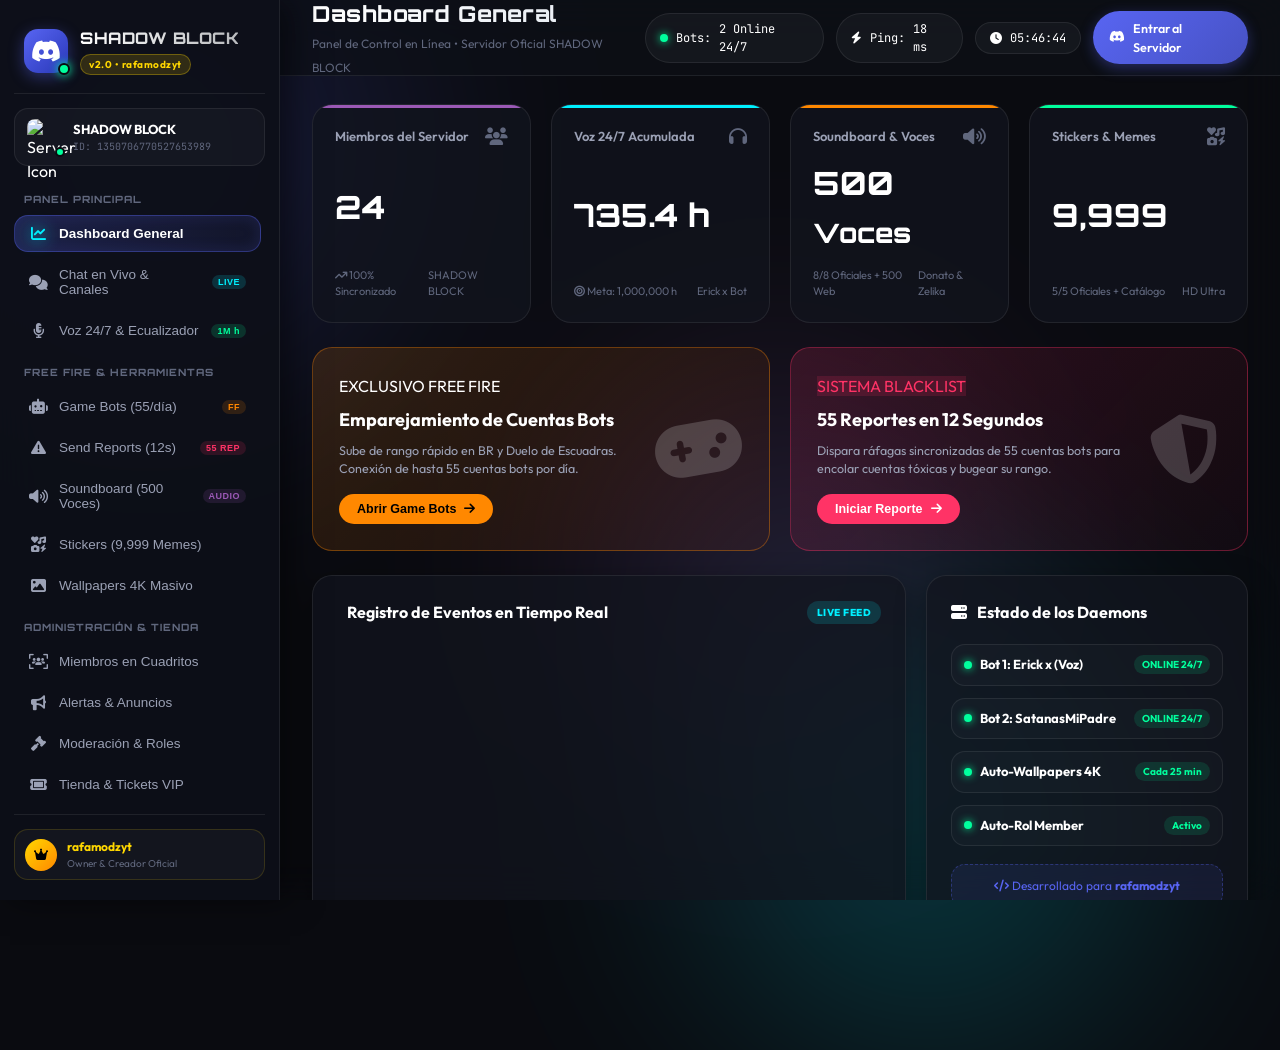
==== commit 7dfa3563: "feat: panel web en / y /panel, chat en vivo con fotos y colores unicos por usuario, roster de 55 bot" ====
--- a/web_panel/index.html
+++ b/web_panel/index.html
@@ -304,31 +304,29 @@
                             <div class="chat-header">
                                 <div class="chat-header-info">
                                     <i class="fa-solid fa-hashtag text-cyan"></i>
-                                    <span class="active-channel-name" id="current-chat-ch-name">general</span>
-                                    <span class="active-channel-topic" id="current-chat-ch-topic">Canal principal de charla</span>
+                                    <span class="active-channel-name" id="current-chat-ch-name">🌐・todos-los-canales</span>
+                                    <span class="active-channel-topic" id="current-chat-ch-topic">Feed global en vivo con colores por usuario y fotos</span>
                                 </div>
                                 <div class="chat-header-actions">
-                                    <button class="btn-icon" title="Limpiar Chat" id="btn-clear-chat-view"><i class="fa-solid fa-broom"></i></button>
+                                    <button class="btn-icon" title="Refrescar Chat" id="btn-refresh-chat-view"><i class="fa-solid fa-arrows-rotate"></i></button>
+                                    <button class="btn-icon" title="Limpiar Historial de Chat" id="btn-clear-chat-view"><i class="fa-solid fa-broom"></i></button>
                                 </div>
                             </div>
 
                             <div class="chat-messages" id="chat-messages-container">
-                                <!-- Messages load here -->
+                                <!-- Messages load here dynamically with custom user colors and images -->
                             </div>
 
                             <div class="chat-composer">
                                 <div class="composer-toolbar">
                                     <div class="color-picker-group">
-                                        <label><i class="fa-solid fa-palette"></i> Color:</label>
-                                        <select id="chat-color-select" class="custom-select">
-                                            <option value="default">Normal (Blanco)</option>
-                                            <option value="cyan">Cian Eléctrico (ANSI)</option>
-                                            <option value="green">Verde Neón (ANSI)</option>
-                                            <option value="yellow">Amarillo Dorado (ANSI)</option>
-                                            <option value="red">Rojo Sangre (ANSI)</option>
-                                            <option value="magenta">Magenta Cyber (ANSI)</option>
-                                            <option value="blue">Azul Discord (ANSI)</option>
-                                            <option value="rgb">Arcoíris RGB Animado</option>
+                                        <label><i class="fa-solid fa-palette"></i> Canal Destino:</label>
+                                        <select id="chat-target-channel-select" class="custom-select">
+                                            <option value="general"># general</option>
+                                            <option value="🤖・game-bots"># 🤖・game-bots</option>
+                                            <option value="🚨・send-reports"># 🚨・send-reports</option>
+                                            <option value="🎨・stickers-9999-hd"># 🎨・stickers-9999-hd</option>
+                                            <option value="🔊・soundboard-500-freefire"># 🔊・soundboard-500-freefire</option>
                                         </select>
                                     </div>
                                     <div class="toolbar-shortcuts">
@@ -338,8 +336,16 @@
                                         <button class="btn-chip" id="btn-chip-zelika">⚡ Zelika</button>
                                     </div>
                                 </div>
+                                <div class="composer-attachment-bar" id="composer-attachment-bar" style="display:none; padding: 6px 12px; background: rgba(0,0,0,0.3); border-radius: 8px; margin-bottom: 6px; display: flex; align-items: center; gap: 8px;">
+                                    <i class="fa-solid fa-image text-cyan"></i>
+                                    <input type="text" id="chat-input-image" placeholder="URL directa de la foto o imagen (ej: https://.../foto.png)" style="flex:1; background:transparent; border:none; color:#fff; font-size:12px; outline:none;">
+                                    <button type="button" id="btn-clear-img-url" style="background:transparent; border:none; color:#888; cursor:pointer;"><i class="fa-solid fa-xmark"></i></button>
+                                </div>
                                 <div class="composer-input-row">
-                                    <input type="text" id="chat-input-text" placeholder="Escribe un mensaje para enviar a Discord como Bot..." autocomplete="off">
+                                    <button type="button" id="btn-toggle-attach" class="btn-icon-sub" title="Adjuntar Foto o Imagen">
+                                        <i class="fa-solid fa-paperclip"></i>
+                                    </button>
+                                    <input type="text" id="chat-input-text" placeholder="Escribe un mensaje en vivo para el servidor de Discord..." autocomplete="off">
                                     <button id="btn-send-chat-msg" class="btn-send-primary">
                                         <span>Enviar</span>
                                         <i class="fa-solid fa-paper-plane"></i>
@@ -482,7 +488,15 @@
                                     <span class="th-code" id="gb-squad-code">CÓDIGO: #FF-89210</span>
                                 </div>
                                 <div class="squad-members-list" id="gb-squad-members">
-                                    <!-- Rendered dynamically -->
+                                    <!-- Rendered dynamically with 100% random bots, levels and ranks -->
+                                </div>
+                                <div class="squad-actions-row" style="display:flex; gap:10px; margin-top:14px; flex-wrap:wrap;">
+                                    <button class="btn-action-small" id="btn-regen-squad" style="flex:1; padding:10px 14px; background:linear-gradient(135deg, #FF6600, #FF9900); border:none; border-radius:8px; color:#fff; font-weight:700; cursor:pointer; display:flex; align-items:center; justify-content:center; gap:8px;">
+                                        <i class="fa-solid fa-dice"></i> Generar Otra Escuadra Aleatoria
+                                    </button>
+                                    <button class="btn-action-small" id="btn-view-all-55-bots" style="flex:1; padding:10px 14px; background:rgba(255,255,255,0.06); border:1px solid rgba(255,255,255,0.15); border-radius:8px; color:#fff; font-weight:600; cursor:pointer; display:flex; align-items:center; justify-content:center; gap:8px;">
+                                        <i class="fa-solid fa-users"></i> Ver Roster de 55 Bots
+                                    </button>
                                 </div>
                                 <div class="squad-footer-note">
                                     <p>✅ Los bots ingresarán a tu sala automáticamente y te cederán todas las kills en la partida.</p>
@@ -846,6 +860,36 @@
         </div>
     </div>
 
+    <!-- MODAL PARA ROSTER DE 55 BOTS -->
+    <div class="modal-backdrop" id="bots-55-modal">
+        <div class="modal-card" style="width: 720px; max-width: 95vw;">
+            <div class="modal-head">
+                <div style="display:flex; align-items:center; gap:10px;">
+                    <i class="fa-solid fa-robot text-orange"></i>
+                    <h3 id="modal-bots-title">Roster Oficial de 55 Cuentas Bots Free Fire</h3>
+                </div>
+                <button class="btn-close-modal" id="btn-close-bots-modal"><i class="fa-solid fa-xmark"></i></button>
+            </div>
+            <div class="modal-body" style="max-height: 65vh; overflow-y: auto;">
+                <div style="display:flex; justify-content:space-between; align-items:center; margin-bottom:14px; font-size:13px; color:#888;">
+                    <span>🟢 55/55 Cuentas Bots Disponibles • Sincronizadas 24/7</span>
+                    <span>👑 Creado por rafamodzyt</span>
+                </div>
+                <div class="bots-grid" id="modal-bots-grid" style="display: grid; grid-template-columns: repeat(auto-fill, minmax(200px, 1fr)); gap: 10px;">
+                    <!-- Injected dynamically by JS -->
+                </div>
+            </div>
+        </div>
+    </div>
+
+    <!-- MODAL PARA ZOOM DE FOTOS DE CHAT -->
+    <div class="modal-backdrop" id="image-zoom-modal">
+        <div style="position:relative; max-width:90vw; max-height:90vh; display:flex; align-items:center; justify-content:center;">
+            <button class="btn-close-modal" id="btn-close-image-modal" style="position:absolute; top:-36px; right:0; font-size:24px; color:#fff;"><i class="fa-solid fa-xmark"></i></button>
+            <img src="" id="image-zoom-img" style="max-width:90vw; max-height:85vh; border-radius:12px; border:1px solid rgba(255,255,255,0.2); box-shadow:0 10px 40px rgba(0,0,0,0.8);" alt="Foto en grande">
+        </div>
+    </div>
+
     <!-- AUDIO ELEMENT FOR SOUNDBOARD EFFECTS -->
     <audio id="audio-player"></audio>
 
--- a/web_panel/style.css
+++ b/web_panel/style.css
@@ -1751,3 +1751,299 @@
 }
 
 .hidden { display: none !important; }
+
+/* =========================================================
+   CHAT EN VIVO & CANALES CON FOTOS Y USUARIOS DE COLORES
+   ========================================================= */
+.chat-container {
+    display: grid;
+    grid-template-columns: 260px 1fr;
+    gap: 16px;
+    height: 680px;
+}
+
+@media (max-width: 900px) {
+    .chat-container {
+        grid-template-columns: 1fr;
+        height: auto;
+    }
+}
+
+.chat-sidebar {
+    background: rgba(18, 22, 36, 0.75);
+    border: 1px solid var(--border-subtle);
+    border-radius: var(--radius-lg);
+    display: flex;
+    flex-direction: column;
+    overflow: hidden;
+}
+
+.chat-sidebar-head {
+    padding: 16px 18px;
+    border-bottom: 1px solid var(--border-subtle);
+    display: flex;
+    justify-content: space-between;
+    align-items: center;
+}
+
+.chat-sidebar-head h3 {
+    font-size: 14px;
+    font-weight: 700;
+    color: var(--text-main);
+}
+
+.channels-list {
+    padding: 10px;
+    display: flex;
+    flex-direction: column;
+    gap: 4px;
+    overflow-y: auto;
+    flex: 1;
+}
+
+.channel-btn {
+    display: flex;
+    align-items: center;
+    gap: 10px;
+    padding: 10px 14px;
+    border-radius: var(--radius-sm);
+    background: transparent;
+    border: none;
+    color: var(--text-muted);
+    font-size: 13px;
+    font-weight: 600;
+    cursor: pointer;
+    text-align: left;
+    transition: var(--transition);
+}
+
+.channel-btn:hover {
+    background: rgba(255, 255, 255, 0.04);
+    color: var(--text-main);
+}
+
+.channel-btn.active {
+    background: rgba(88, 101, 242, 0.18);
+    color: #fff;
+    border-left: 3px solid var(--discord-blurple);
+}
+
+.channel-btn i {
+    font-size: 14px;
+}
+
+.chat-main {
+    background: rgba(18, 22, 36, 0.75);
+    border: 1px solid var(--border-subtle);
+    border-radius: var(--radius-lg);
+    display: flex;
+    flex-direction: column;
+    overflow: hidden;
+}
+
+.chat-header {
+    padding: 16px 20px;
+    border-bottom: 1px solid var(--border-subtle);
+    display: flex;
+    justify-content: space-between;
+    align-items: center;
+    background: rgba(0, 0, 0, 0.15);
+}
+
+.chat-header-info {
+    display: flex;
+    align-items: center;
+    gap: 10px;
+}
+
+.active-channel-name {
+    font-size: 16px;
+    font-weight: 800;
+    color: #fff;
+}
+
+.active-channel-topic {
+    font-size: 12px;
+    color: var(--text-muted);
+    border-left: 1px solid rgba(255, 255, 255, 0.1);
+    padding-left: 10px;
+    margin-left: 6px;
+}
+
+.chat-header-actions {
+    display: flex;
+    gap: 8px;
+}
+
+.chat-messages {
+    flex: 1;
+    padding: 20px;
+    overflow-y: auto;
+    display: flex;
+    flex-direction: column;
+    gap: 16px;
+}
+
+.msg-item {
+    display: flex;
+    gap: 14px;
+    animation: fadeIn 0.25s ease;
+    align-items: flex-start;
+}
+
+.msg-avatar {
+    width: 40px;
+    height: 40px;
+    border-radius: 50%;
+    object-fit: cover;
+    box-shadow: 0 0 10px rgba(0, 0, 0, 0.5);
+    flex-shrink: 0;
+}
+
+.msg-content-wrapper {
+    flex: 1;
+    display: flex;
+    flex-direction: column;
+    gap: 4px;
+}
+
+.msg-author-row {
+    display: flex;
+    align-items: center;
+    gap: 8px;
+    font-size: 13px;
+}
+
+.msg-author-name {
+    font-size: 14px;
+    font-weight: 700;
+    letter-spacing: 0.3px;
+}
+
+.msg-bot-tag {
+    background: var(--discord-blurple);
+    color: #fff;
+    font-size: 9px;
+    font-weight: 800;
+    padding: 1px 5px;
+    border-radius: 3px;
+}
+
+.msg-timestamp {
+    font-size: 11px;
+    color: var(--text-muted);
+}
+
+.msg-bubble {
+    background: rgba(255, 255, 255, 0.04);
+    border: 1px solid rgba(255, 255, 255, 0.08);
+    border-radius: 4px 14px 14px 14px;
+    padding: 10px 14px;
+    font-size: 14px;
+    line-height: 1.45;
+    color: #f0f6fc;
+    word-break: break-word;
+    display: inline-block;
+    max-width: 85%;
+}
+
+.msg-attachment-wrap {
+    margin-top: 6px;
+}
+
+.msg-attachment-img {
+    max-width: 320px;
+    max-height: 240px;
+    border-radius: 10px;
+    border: 1px solid rgba(255, 255, 255, 0.15);
+    cursor: pointer;
+    box-shadow: 0 6px 20px rgba(0, 0, 0, 0.5);
+    transition: transform 0.2s ease, box-shadow 0.2s ease;
+}
+
+.msg-attachment-img:hover {
+    transform: scale(1.02);
+    box-shadow: 0 8px 25px rgba(0, 240, 255, 0.4);
+}
+
+.chat-composer {
+    padding: 14px 20px;
+    border-top: 1px solid var(--border-subtle);
+    background: rgba(0, 0, 0, 0.25);
+    display: flex;
+    flex-direction: column;
+    gap: 10px;
+}
+
+.composer-toolbar {
+    display: flex;
+    justify-content: space-between;
+    align-items: center;
+    font-size: 12px;
+}
+
+.composer-input-row {
+    display: flex;
+    gap: 10px;
+    align-items: center;
+}
+
+.btn-icon-sub {
+    background: rgba(255, 255, 255, 0.06);
+    border: 1px solid rgba(255, 255, 255, 0.1);
+    color: var(--text-muted);
+    width: 44px;
+    height: 44px;
+    border-radius: var(--radius-md);
+    cursor: pointer;
+    font-size: 16px;
+    display: flex;
+    align-items: center;
+    justify-content: center;
+    transition: var(--transition);
+}
+
+.btn-icon-sub:hover {
+    color: var(--neon-cyan);
+    background: rgba(0, 240, 255, 0.1);
+    border-color: rgba(0, 240, 255, 0.3);
+}
+
+.composer-input-row input[type="text"] {
+    flex: 1;
+    background: rgba(255, 255, 255, 0.05);
+    border: 1px solid var(--border-subtle);
+    border-radius: var(--radius-md);
+    padding: 12px 16px;
+    color: #fff;
+    font-size: 14px;
+    outline: none;
+    transition: var(--transition);
+}
+
+.composer-input-row input[type="text"]:focus {
+    border-color: var(--neon-cyan);
+    box-shadow: 0 0 15px rgba(0, 240, 255, 0.2);
+}
+
+.btn-send-primary {
+    background: linear-gradient(135deg, #00F0FF, #5865F2);
+    border: none;
+    color: #fff;
+    font-weight: 700;
+    padding: 12px 20px;
+    border-radius: var(--radius-md);
+    cursor: pointer;
+    display: flex;
+    align-items: center;
+    gap: 8px;
+    font-size: 14px;
+    transition: var(--transition);
+    box-shadow: 0 4px 15px rgba(0, 240, 255, 0.3);
+}
+
+.btn-send-primary:hover {
+    transform: translateY(-2px);
+    box-shadow: 0 6px 20px rgba(0, 240, 255, 0.5);
+}
+
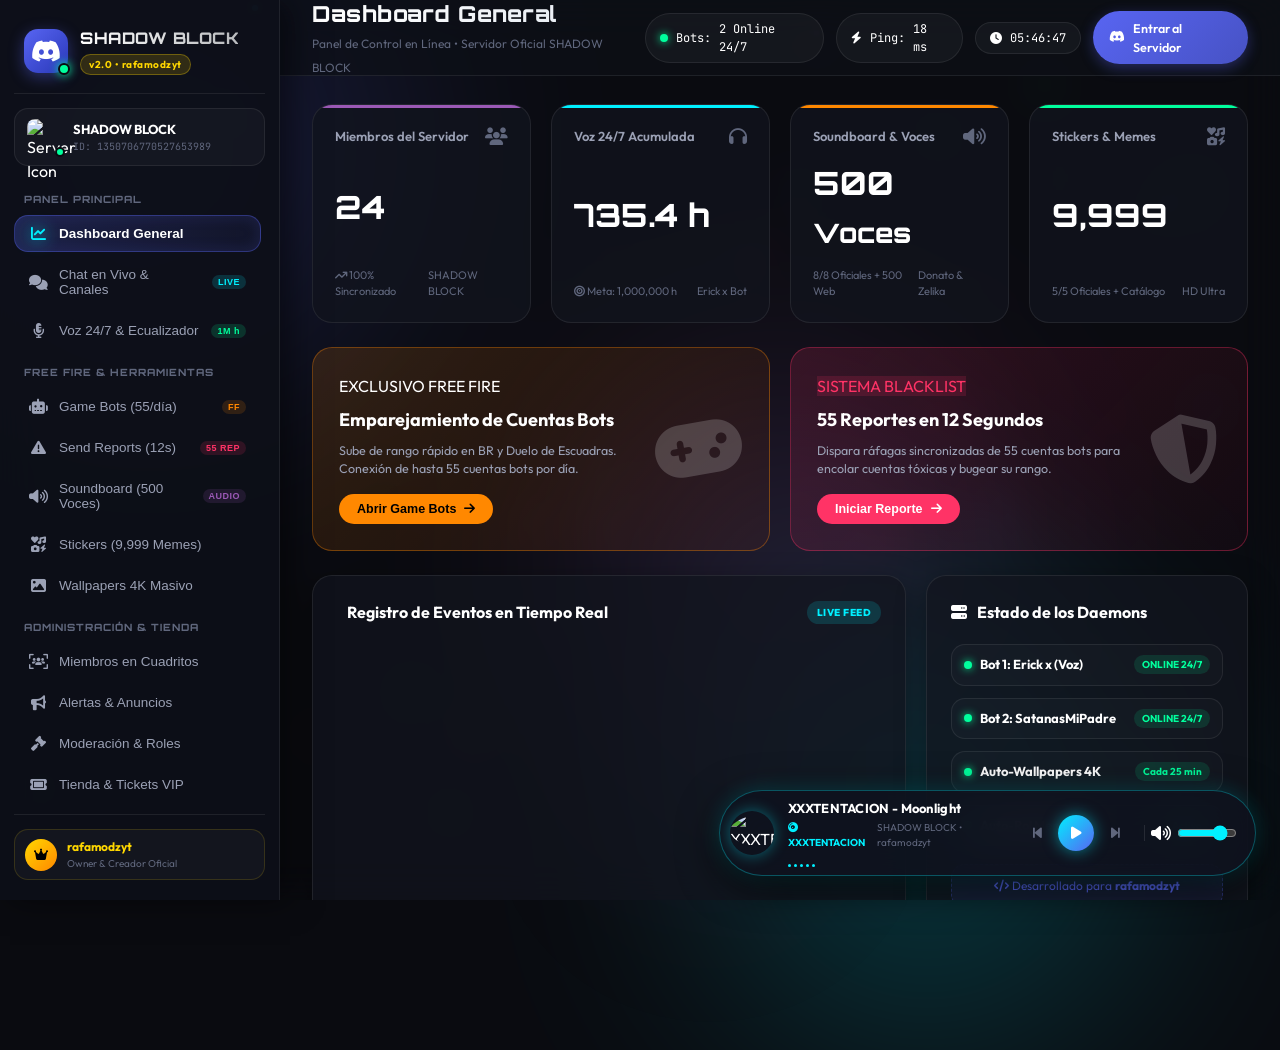
==== commit ec3fdb81: "feat: background animado con particulas neon, glow blur y reproductor flotante XXXTENTACION" ====
--- a/web_panel/index.html
+++ b/web_panel/index.html
@@ -18,6 +18,10 @@
     <div class="ambient-glow glow-1"></div>
     <div class="ambient-glow glow-2"></div>
     <div class="ambient-glow glow-3"></div>
+    <div class="ambient-glow glow-4"></div>
+
+    <!-- Canvas interactivo de partículas neon y blur -->
+    <canvas id="particles-bg-canvas" class="particles-canvas"></canvas>
 
     <div class="app-layout">
         <!-- SIDEBAR -->
@@ -890,6 +894,41 @@
         </div>
     </div>
 
+    <!-- WIDGET FLOTANTE: REPRODUCTOR DE MÚSICA XXXTENTACION (AUDIO HD) -->
+    <div class="music-floating-dock" id="music-player-dock">
+        <div class="music-dock-inner">
+            <div class="music-cover-box">
+                <img src="https://images.unsplash.com/photo-1511671782779-c97d3d27a1d4?q=80&w=200&auto=format&fit=crop" id="music-album-cover" class="music-cover-img" alt="XXXTENTACION">
+                <div class="music-disc-overlay"></div>
+            </div>
+            <div class="music-details">
+                <div class="music-track-title" id="music-track-title">XXXTENTACION - Moonlight</div>
+                <div class="music-artist-sub">
+                    <span class="music-badge-genre"><i class="fa-solid fa-compact-disc"></i> XXXTENTACION</span>
+                    <span class="music-credits-tag">SHADOW BLOCK • rafamodzyt</span>
+                </div>
+                <!-- Mini barras de ecualizador animadas -->
+                <div class="music-mini-eq" id="music-mini-eq">
+                    <span class="eq-bar bar-1"></span>
+                    <span class="eq-bar bar-2"></span>
+                    <span class="eq-bar bar-3"></span>
+                    <span class="eq-bar bar-4"></span>
+                    <span class="eq-bar bar-5"></span>
+                </div>
+            </div>
+            <div class="music-controls">
+                <button type="button" class="btn-music-ctrl" id="btn-music-prev" title="Canción Anterior"><i class="fa-solid fa-backward-step"></i></button>
+                <button type="button" class="btn-music-play" id="btn-music-play" title="Reproducir / Pausar"><i class="fa-solid fa-play" id="icon-music-play"></i></button>
+                <button type="button" class="btn-music-ctrl" id="btn-music-next" title="Siguiente Canción"><i class="fa-solid fa-forward-step"></i></button>
+            </div>
+            <div class="music-volume-box">
+                <i class="fa-solid fa-volume-high text-cyan" id="icon-music-vol"></i>
+                <input type="range" min="0" max="100" value="80" class="music-vol-slider" id="slider-music-volume">
+            </div>
+        </div>
+        <audio id="xxtentacion-audio" preload="auto"></audio>
+    </div>
+
     <!-- AUDIO ELEMENT FOR SOUNDBOARD EFFECTS -->
     <audio id="audio-player"></audio>
 
--- a/web_panel/style.css
+++ b/web_panel/style.css
@@ -2047,3 +2047,237 @@
     box-shadow: 0 6px 20px rgba(0, 240, 255, 0.5);
 }
 
+/* =========================================================
+   CANVAS DE PARTÍCULAS INTERACTIVAS Y AMBIENT BLUR
+   ========================================================= */
+.particles-canvas {
+    position: fixed;
+    top: 0;
+    left: 0;
+    width: 100vw;
+    height: 100vh;
+    z-index: 0;
+    pointer-events: none;
+}
+
+.ambient-glow.glow-4 {
+    position: fixed;
+    bottom: -150px;
+    right: 25%;
+    width: 500px;
+    height: 500px;
+    background: radial-gradient(circle, rgba(255, 0, 85, 0.15) 0%, transparent 70%);
+    filter: blur(80px);
+    border-radius: 50%;
+    pointer-events: none;
+    z-index: 0;
+    animation: floatGlow 14s infinite ease-in-out alternate;
+}
+
+@keyframes floatGlow {
+    0% { transform: translate(0, 0) scale(1); }
+    50% { transform: translate(60px, -40px) scale(1.15); }
+    100% { transform: translate(-40px, 30px) scale(0.95); }
+}
+
+/* =========================================================
+   WIDGET FLOTANTE: REPRODUCTOR DE MÚSICA XXXTENTACION
+   ========================================================= */
+.music-floating-dock {
+    position: fixed;
+    bottom: 24px;
+    right: 24px;
+    z-index: 99;
+    background: rgba(15, 18, 30, 0.85);
+    backdrop-filter: blur(20px);
+    -webkit-backdrop-filter: blur(20px);
+    border: 1px solid rgba(0, 240, 255, 0.3);
+    border-radius: 999px;
+    padding: 8px 18px 8px 10px;
+    box-shadow: 0 10px 40px rgba(0, 0, 0, 0.8), 0 0 20px rgba(0, 240, 255, 0.25);
+    transition: transform 0.3s cubic-bezier(0.16, 1, 0.3, 1), box-shadow 0.3s ease;
+    animation: slideUpMusic 0.8s ease;
+}
+
+.music-floating-dock:hover {
+    transform: translateY(-4px);
+    box-shadow: 0 15px 50px rgba(0, 0, 0, 0.9), 0 0 30px rgba(0, 240, 255, 0.4);
+    border-color: rgba(0, 240, 255, 0.6);
+}
+
+@keyframes slideUpMusic {
+    from { opacity: 0; transform: translateY(30px); }
+    to { opacity: 1; transform: translateY(0); }
+}
+
+.music-dock-inner {
+    display: flex;
+    align-items: center;
+    gap: 14px;
+}
+
+.music-cover-box {
+    width: 44px;
+    height: 44px;
+    border-radius: 50%;
+    position: relative;
+    overflow: hidden;
+    box-shadow: 0 0 15px rgba(0, 240, 255, 0.4);
+    flex-shrink: 0;
+}
+
+.music-cover-img {
+    width: 100%;
+    height: 100%;
+    object-fit: cover;
+    border-radius: 50%;
+    transition: transform 0.3s ease;
+}
+
+.music-cover-img.spinning {
+    animation: spinDisc 6s linear infinite;
+}
+
+@keyframes spinDisc {
+    from { transform: rotate(0deg); }
+    to { transform: rotate(360deg); }
+}
+
+.music-details {
+    display: flex;
+    flex-direction: column;
+    gap: 2px;
+    min-width: 170px;
+    max-width: 220px;
+}
+
+.music-track-title {
+    font-size: 13px;
+    font-weight: 700;
+    color: #fff;
+    white-space: nowrap;
+    overflow: hidden;
+    text-overflow: ellipsis;
+    letter-spacing: 0.3px;
+}
+
+.music-artist-sub {
+    display: flex;
+    align-items: center;
+    gap: 6px;
+    font-size: 10px;
+}
+
+.music-badge-genre {
+    color: var(--neon-cyan);
+    font-weight: 700;
+}
+
+.music-credits-tag {
+    color: var(--text-muted);
+}
+
+/* Barras mini-equalizer */
+.music-mini-eq {
+    display: flex;
+    align-items: flex-end;
+    gap: 3px;
+    height: 12px;
+    margin-top: 3px;
+}
+
+.eq-bar {
+    width: 3px;
+    height: 3px;
+    background: var(--neon-cyan);
+    border-radius: 2px;
+    transition: height 0.2s ease;
+}
+
+.music-mini-eq.playing .bar-1 { animation: eqAnim 0.7s infinite alternate ease-in-out; }
+.music-mini-eq.playing .bar-2 { animation: eqAnim 0.5s infinite alternate ease-in-out 0.15s; }
+.music-mini-eq.playing .bar-3 { animation: eqAnim 0.9s infinite alternate ease-in-out 0.1s; }
+.music-mini-eq.playing .bar-4 { animation: eqAnim 0.6s infinite alternate ease-in-out 0.25s; }
+.music-mini-eq.playing .bar-5 { animation: eqAnim 0.8s infinite alternate ease-in-out 0.05s; }
+
+@keyframes eqAnim {
+    0% { height: 3px; background: #5865F2; }
+    50% { height: 12px; background: #00F0FF; }
+    100% { height: 6px; background: #FF0055; }
+}
+
+.music-controls {
+    display: flex;
+    align-items: center;
+    gap: 6px;
+}
+
+.btn-music-ctrl {
+    background: transparent;
+    border: none;
+    color: var(--text-muted);
+    font-size: 14px;
+    cursor: pointer;
+    width: 30px;
+    height: 30px;
+    display: flex;
+    align-items: center;
+    justify-content: center;
+    border-radius: 50%;
+    transition: var(--transition);
+}
+
+.btn-music-ctrl:hover {
+    color: #fff;
+    background: rgba(255, 255, 255, 0.08);
+}
+
+.btn-music-play {
+    background: linear-gradient(135deg, #00F0FF, #5865F2);
+    border: none;
+    color: #fff;
+    width: 36px;
+    height: 36px;
+    border-radius: 50%;
+    cursor: pointer;
+    display: flex;
+    align-items: center;
+    justify-content: center;
+    font-size: 14px;
+    box-shadow: 0 0 15px rgba(0, 240, 255, 0.5);
+    transition: transform 0.2s ease, box-shadow 0.2s ease;
+}
+
+.btn-music-play:hover {
+    transform: scale(1.1);
+    box-shadow: 0 0 20px rgba(0, 240, 255, 0.8);
+}
+
+.music-volume-box {
+    display: flex;
+    align-items: center;
+    gap: 6px;
+    padding-left: 6px;
+    border-left: 1px solid rgba(255, 255, 255, 0.1);
+}
+
+.music-vol-slider {
+    width: 60px;
+    accent-color: var(--neon-cyan);
+    cursor: pointer;
+}
+
+@media (max-width: 600px) {
+    .music-floating-dock {
+        bottom: 12px;
+        right: 12px;
+        left: 12px;
+        border-radius: var(--radius-lg);
+        justify-content: space-between;
+    }
+    .music-volume-box {
+        display: none;
+    }
+}
+
+
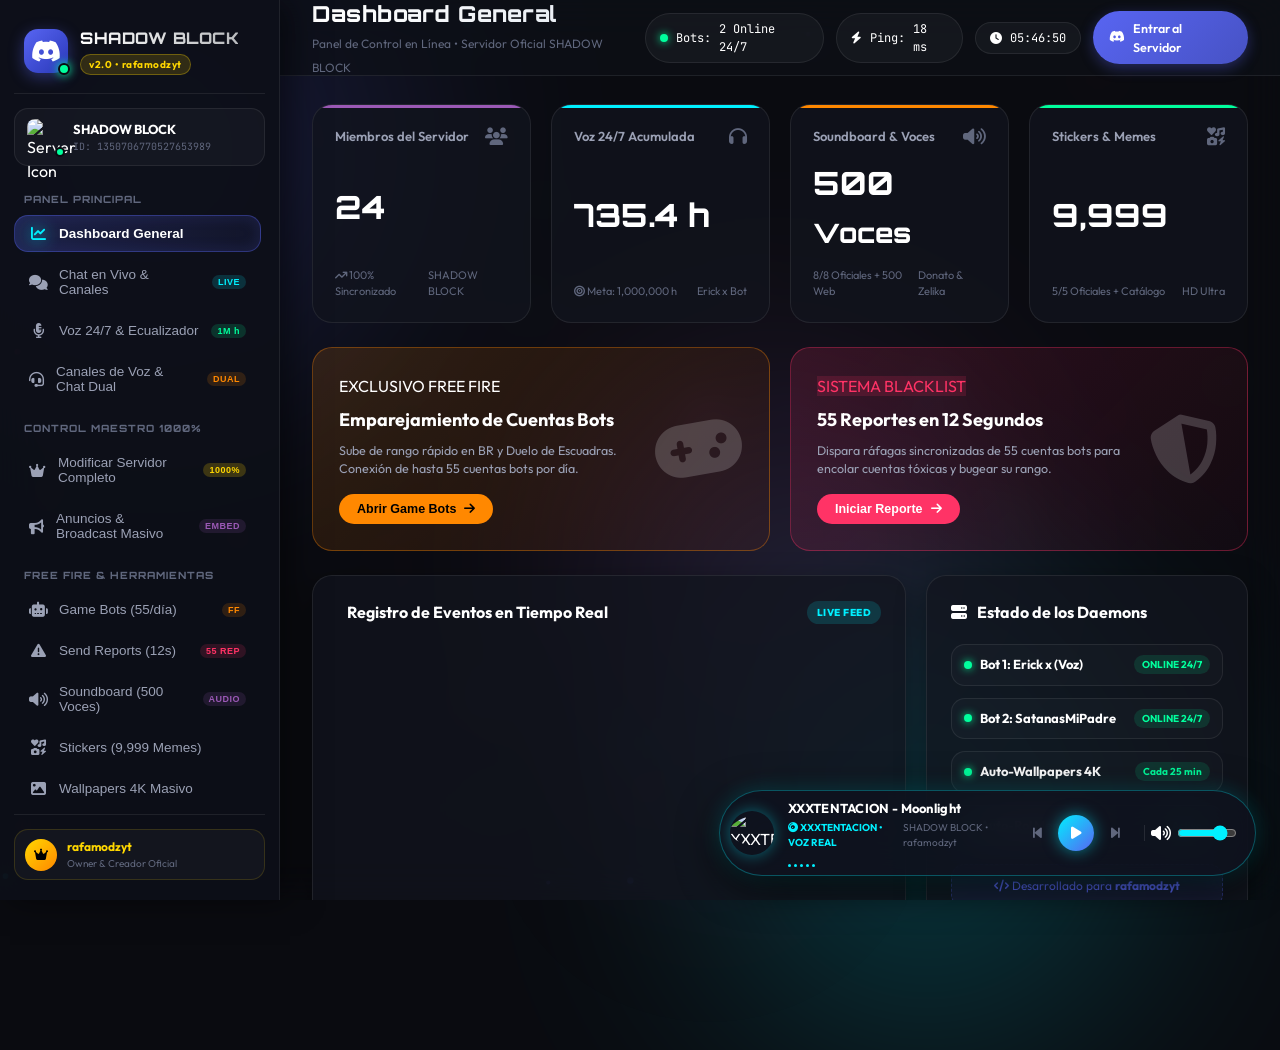
==== commit 5c8ec4c1: "feat: Dual Console voz y chat, soundboard ráfaga bucle para Satanas, y control total 1000% del servi" ====
--- a/web_panel/index.html
+++ b/web_panel/index.html
@@ -64,6 +64,23 @@
                     <span>Voz 24/7 & Ecualizador</span>
                     <span class="nav-tag tag-green">1M h</span>
                 </button>
+                <button class="nav-item" data-tab="tab-dual-console" id="btn-tab-dual-console">
+                    <i class="fa-solid fa-headset"></i>
+                    <span>Canales de Voz & Chat Dual</span>
+                    <span class="nav-tag tag-orange">DUAL</span>
+                </button>
+
+                <div class="nav-section">CONTROL MAESTRO 1000%</div>
+                <button class="nav-item" data-tab="tab-server-master" id="btn-tab-server-master">
+                    <i class="fa-solid fa-crown text-gold"></i>
+                    <span>Modificar Servidor Completo</span>
+                    <span class="nav-tag tag-gold">1000%</span>
+                </button>
+                <button class="nav-item" data-tab="tab-broadcast" id="btn-tab-broadcast">
+                    <i class="fa-solid fa-bullhorn text-purple"></i>
+                    <span>Anuncios & Broadcast Masivo</span>
+                    <span class="nav-tag tag-purple">EMBED</span>
+                </button>
 
                 <div class="nav-section">FREE FIRE & HERRAMIENTAS</div>
                 <button class="nav-item" data-tab="tab-gamebots" id="btn-tab-gamebots">
@@ -96,12 +113,12 @@
                     <span>Miembros en Cuadritos</span>
                 </button>
                 <button class="nav-item" data-tab="tab-alerts" id="btn-tab-alerts">
-                    <i class="fa-solid fa-bullhorn"></i>
-                    <span>Alertas & Anuncios</span>
+                    <i class="fa-solid fa-bell"></i>
+                    <span>Alertas VIP</span>
                 </button>
                 <button class="nav-item" data-tab="tab-moderation" id="btn-tab-moderation">
                     <i class="fa-solid fa-gavel"></i>
-                    <span>Moderación & Roles</span>
+                    <span>Moderación Rápida</span>
                 </button>
                 <button class="nav-item" data-tab="tab-tickets" id="btn-tab-tickets">
                     <i class="fa-solid fa-ticket"></i>
@@ -842,6 +859,328 @@
                             <div class="form-group">
                                 <label>Creador y Administrador:</label>
                                 <input type="text" class="custom-input" value="rafamodzyt" readonly>
+                            </div>
+                        </div>
+                    </div>
+                </section>
+
+                <!-- 14. TAB CONSOLA DUAL: CANALES DE VOZ & CHAT PERSONALIZADO -->
+                <section class="tab-content" id="tab-dual-console">
+                    <div class="dual-console-grid">
+                        <!-- COLUMNA IZQUIERDA: CANALES DE VOZ & SOUNDBOARD CON SATANAS -->
+                        <div class="dual-col-voice glass-card">
+                            <div class="card-head">
+                                <div>
+                                    <h3><i class="fa-solid fa-headset text-orange"></i> Canales de Voz del Servidor</h3>
+                                    <p style="font-size: 11px; color: var(--text-secondary); margin-top: 2px;">
+                                        Monitoreo 24/7 y Soundboard de voz con el bot <b>Satanas</b>
+                                    </p>
+                                </div>
+                                <span class="badge-tag tag-green"><i class="fa-solid fa-signal"></i> 2 BOTS ACTIVOS</span>
+                            </div>
+
+                            <!-- Estado de los 2 bots en Voz -->
+                            <div class="bots-voice-status-box">
+                                <div class="bot-voice-pill">
+                                    <span class="status-led led-green"></span>
+                                    <span>🤖 <b>Erick X:</b> General (24/7)</span>
+                                </div>
+                                <div class="bot-voice-pill">
+                                    <span class="status-led led-green"></span>
+                                    <span>😈 <b>Satanas:</b> General (Soundboard)</span>
+                                </div>
+                            </div>
+
+                            <!-- Soundboard de Voz: Hablar con Satanas y Spam/Loop -->
+                            <div class="voice-satanas-box">
+                                <div class="voice-satanas-head">
+                                    <div style="display:flex; align-items:center; gap:8px;">
+                                        <i class="fa-solid fa-bullhorn text-gold"></i>
+                                        <strong>Soundboard en Llamada (Bot Satanas)</strong>
+                                    </div>
+                                    <span class="badge-tag tag-purple">FF AUDIO HD</span>
+                                </div>
+
+                                <div class="voice-satanas-controls">
+                                    <div class="satanas-bot-select">
+                                        <label>Bot que emite:</label>
+                                        <select id="satanas-select-bot" class="custom-select-sm">
+                                            <option value="satanas" selected>😈 Satanas (Bot 2)</option>
+                                            <option value="erick">🤖 Erick X (Bot 1)</option>
+                                            <option value="all">👥 Ambos Bots al Unísono</option>
+                                        </select>
+                                    </div>
+
+                                    <div class="satanas-loop-toggle">
+                                        <label class="switch-sm">
+                                            <input type="checkbox" id="check-satanas-loop">
+                                            <span class="slider-sm round"></span>
+                                        </label>
+                                        <span style="font-size: 12px; font-weight:600; color: #FF3366;">
+                                            🔁 Modo Ráfaga Continua (Spam Loop)
+                                        </span>
+                                    </div>
+                                </div>
+
+                                <!-- Botones de Sonido Rápido -->
+                                <div class="satanas-sounds-grid">
+                                    <button type="button" class="btn-satanas-snd" data-sound="donato.mp3" data-name="Donato Headshot">
+                                        🎯 Donato Headshot
+                                    </button>
+                                    <button type="button" class="btn-satanas-snd" data-sound="donato.wav" data-name="Donato Risa">
+                                        😂 Donato Risa
+                                    </button>
+                                    <button type="button" class="btn-satanas-snd" data-sound="test_sound.mp3" data-name="Sonido VIP">
+                                        ⚡ Sonido VIP
+                                    </button>
+                                    <button type="button" class="btn-satanas-snd" data-sound="donato.mp3" data-name="Zelika Insano">
+                                        🔥 Zelika 360°
+                                    </button>
+                                    <button type="button" class="btn-satanas-snd" data-sound="donato.mp3" data-name="Aimbot Hacker">
+                                        🤖 Aimbot Hacker
+                                    </button>
+                                    <button type="button" class="btn-satanas-snd" data-sound="donato.mp3" data-name="Booyah Master">
+                                        🏆 Booyah Master
+                                    </button>
+                                </div>
+
+                                <div class="satanas-actions-row">
+                                    <button type="button" class="btn-stop-satanas" id="btn-stop-voice-sound">
+                                        <i class="fa-solid fa-stop"></i> Detener Todos los Sonidos
+                                    </button>
+                                    <span id="satanas-play-status" class="satanas-status-text">🟢 Listo para hablar en voz</span>
+                                </div>
+                            </div>
+
+                            <!-- Lista de Canales de Voz -->
+                            <div class="voice-channels-sublist-head">
+                                <span>Canales de Voz Disponibles</span>
+                                <button type="button" class="btn-sm-action" id="btn-refresh-voice-channels"><i class="fa-solid fa-arrows-rotate"></i> Actualizar</button>
+                            </div>
+                            <div class="voice-channels-cards" id="dual-voice-channels-list">
+                                <!-- Populated dynamically by JS -->
+                            </div>
+                        </div>
+
+                        <!-- COLUMNA DERECHA: CHAT EN VIVO PERSONALIZADO -->
+                        <div class="dual-col-chat glass-card">
+                            <div class="card-head">
+                                <div>
+                                    <h3><i class="fa-solid fa-comments text-cyan"></i> Chat Personalizado en Vivo</h3>
+                                    <p style="font-size: 11px; color: var(--text-secondary); margin-top: 2px;">
+                                        Envía mensajes con cualquier remitente, avatar y canal objetivo
+                                    </p>
+                                </div>
+                                <div class="chat-header-actions">
+                                    <button type="button" class="btn-icon" title="Refrescar Chat" id="btn-dual-refresh-chat"><i class="fa-solid fa-arrows-rotate"></i></button>
+                                    <button type="button" class="btn-icon" title="Limpiar Vista" id="btn-dual-clear-chat"><i class="fa-solid fa-broom"></i></button>
+                                </div>
+                            </div>
+
+                            <!-- Selector de Identidad del Remitente -->
+                            <div class="custom-identity-panel">
+                                <div class="identity-presets">
+                                    <span style="font-size: 11px; font-weight:600; color:var(--text-muted); text-transform:uppercase;">Identidad:</span>
+                                    <button type="button" class="btn-identity-preset active" data-name="rafamodzyt" data-avatar="https://images.unsplash.com/photo-1618005182384-a83a8bd57fbe?q=80&w=200&auto=format&fit=crop">👑 Creador</button>
+                                    <button type="button" class="btn-identity-preset" data-name="Satanas" data-avatar="https://images.unsplash.com/photo-1534528741775-53994a69daeb?q=80&w=200&auto=format&fit=crop">😈 Satanas</button>
+                                    <button type="button" class="btn-identity-preset" data-name="Erick X" data-avatar="https://images.unsplash.com/photo-1517841905240-472988babdf9?q=80&w=200&auto=format&fit=crop">🤖 Erick X</button>
+                                    <button type="button" class="btn-identity-preset" data-name="custom" data-avatar="">⚡ Personalizado</button>
+                                </div>
+                                <div class="identity-inputs-row" id="identity-inputs-row" style="display:none; margin-top:8px; gap:8px;">
+                                    <input type="text" id="dual-input-sender-name" class="custom-input-sm" placeholder="Nombre que aparecerá en Discord..." style="flex:1;">
+                                    <input type="text" id="dual-input-sender-avatar" class="custom-input-sm" placeholder="URL Foto de Perfil..." style="flex:1.2;">
+                                </div>
+                            </div>
+
+                            <!-- Canal Objetivo & Opciones -->
+                            <div class="dual-chat-target-row">
+                                <div style="display:flex; align-items:center; gap:6px;">
+                                    <i class="fa-solid fa-hashtag text-cyan"></i>
+                                    <label style="font-size:12px; font-weight:600;">Canal:</label>
+                                    <select id="dual-chat-target-select" class="custom-select-sm">
+                                        <option value="general"># general</option>
+                                        <option value="👋・bienvenidas"># 👋・bienvenidas</option>
+                                        <option value="🤖・game-bots"># 🤖・game-bots</option>
+                                        <option value="🚨・send-reports"># 🚨・send-reports</option>
+                                        <option value="🖼️・wallpapers-4k"># 🖼️・wallpapers-4k</option>
+                                        <option value="🎨・stickers-9999-hd"># 🎨・stickers-9999-hd</option>
+                                        <option value="🔊・soundboard-500-freefire"># 🔊・soundboard-500-freefire</option>
+                                    </select>
+                                </div>
+                                <button type="button" class="btn-chip" id="btn-toggle-dual-embed"><i class="fa-solid fa-wand-magic-sparkles"></i> Modo Embed</button>
+                            </div>
+
+                            <!-- Embed Builder Opcional -->
+                            <div class="dual-embed-builder" id="dual-embed-builder" style="display:none; padding:10px; background:rgba(0,0,0,0.3); border-radius:10px; margin-bottom:8px; border:1px solid rgba(255,255,255,0.06);">
+                                <div style="display:flex; gap:8px; margin-bottom:6px;">
+                                    <input type="text" id="dual-embed-title" placeholder="Título del Embed elegante..." class="custom-input-sm" style="flex:1;">
+                                    <input type="color" id="dual-embed-color" value="#00F0FF" style="width:40px; height:32px; border:none; border-radius:6px; cursor:pointer;">
+                                </div>
+                            </div>
+
+                            <!-- Contenedor de Mensajes en Vivo -->
+                            <div class="chat-messages" id="dual-chat-messages-container" style="flex:1; max-height:360px; min-height:260px; overflow-y:auto;">
+                                <!-- Live messages stream -->
+                            </div>
+
+                            <!-- Compositor de Mensaje -->
+                            <div class="chat-composer" style="margin-top:10px;">
+                                <div class="composer-attachment-bar" id="dual-composer-attachment-bar" style="display:none; padding: 6px 12px; background: rgba(0,0,0,0.3); border-radius: 8px; margin-bottom: 6px; display: flex; align-items: center; gap: 8px;">
+                                    <i class="fa-solid fa-image text-cyan"></i>
+                                    <input type="text" id="dual-chat-input-image" placeholder="URL directa de la foto o meme..." style="flex:1; background:transparent; border:none; color:#fff; font-size:12px; outline:none;">
+                                    <button type="button" id="btn-dual-clear-img-url" style="background:transparent; border:none; color:#888; cursor:pointer;"><i class="fa-solid fa-xmark"></i></button>
+                                </div>
+                                <div class="composer-input-row">
+                                    <button type="button" id="btn-dual-toggle-attach" class="btn-icon-sub" title="Adjuntar Foto">
+                                        <i class="fa-solid fa-paperclip"></i>
+                                    </button>
+                                    <input type="text" id="dual-chat-input-text" placeholder="Escribe un mensaje personalizado para Discord..." autocomplete="off">
+                                    <button type="button" id="btn-dual-send-chat-msg" class="btn-send-primary">
+                                        <span>Enviar</span>
+                                        <i class="fa-solid fa-paper-plane"></i>
+                                    </button>
+                                </div>
+                            </div>
+                        </div>
+                    </div>
+                </section>
+
+                <!-- 15. TAB CONTROL MAESTRO DEL SERVIDOR (1000% MODIFICABLE) -->
+                <section class="tab-content" id="tab-server-master">
+                    <div class="server-master-layout">
+                        <!-- Banner Superior -->
+                        <div class="master-header-card glass-card">
+                            <div style="display:flex; justify-content:space-between; align-items:center; flex-wrap:wrap; gap:16px;">
+                                <div>
+                                    <span class="badge-tag tag-gold"><i class="fa-solid fa-crown"></i> ACCESO ROOT TOTAL</span>
+                                    <h2 style="font-size:22px; font-weight:800; margin-top:6px;">Control Maestro del Servidor al 1000%</h2>
+                                    <p style="color:var(--text-secondary); font-size:13px;">Crea y elimina canales, administra roles con colores, edita la configuración del servidor y gestiona todo en vivo.</p>
+                                </div>
+                                <div style="display:flex; gap:10px;">
+                                    <button type="button" class="btn-control btn-play-pulse" id="btn-refresh-master-all"><i class="fa-solid fa-rotate"></i> Sincronizar Todo</button>
+                                </div>
+                            </div>
+                        </div>
+
+                        <!-- Grid de Secciones Maestras -->
+                        <div class="master-grid">
+                            <!-- 1. GESTOR DE CANALES -->
+                            <div class="glass-card master-card">
+                                <div class="card-head">
+                                    <h3><i class="fa-solid fa-folder-tree text-cyan"></i> Gestión de Canales</h3>
+                                    <span class="badge-tag tag-cyan" id="master-channels-count">13 Canales</span>
+                                </div>
+                                <div class="master-form-box">
+                                    <h4 style="font-size:12px; color:var(--text-muted); text-transform:uppercase; margin-bottom:8px;">+ Crear Nuevo Canal</h4>
+                                    <div style="display:flex; gap:8px; margin-bottom:8px;">
+                                        <input type="text" id="master-new-ch-name" placeholder="nombre-del-canal" class="custom-input-sm" style="flex:1;">
+                                        <select id="master-new-ch-type" class="custom-select-sm" style="width:130px;">
+                                            <option value="0">💬 Texto</option>
+                                            <option value="2">🔊 Voz</option>
+                                        </select>
+                                    </div>
+                                    <button type="button" class="btn-primary-sm" id="btn-master-create-channel"><i class="fa-solid fa-plus"></i> Crear Canal en Discord</button>
+                                </div>
+                                <div class="master-items-list" id="master-channels-container">
+                                    <!-- Loaded by JS -->
+                                </div>
+                            </div>
+
+                            <!-- 2. GESTOR DE ROLES -->
+                            <div class="glass-card master-card">
+                                <div class="card-head">
+                                    <h3><i class="fa-solid fa-shield-halved text-purple"></i> Gestión de Roles</h3>
+                                    <span class="badge-tag tag-purple" id="master-roles-count">6 Roles</span>
+                                </div>
+                                <div class="master-form-box">
+                                    <h4 style="font-size:12px; color:var(--text-muted); text-transform:uppercase; margin-bottom:8px;">+ Crear Nuevo Rol</h4>
+                                    <div style="display:flex; gap:8px; margin-bottom:8px;">
+                                        <input type="text" id="master-new-role-name" placeholder="Nombre del Rol..." class="custom-input-sm" style="flex:1;">
+                                        <input type="color" id="master-new-role-color" value="#5865F2" style="width:40px; height:32px; border:none; border-radius:6px; cursor:pointer;" title="Color del Rol">
+                                    </div>
+                                    <button type="button" class="btn-primary-sm btn-purple" id="btn-master-create-role"><i class="fa-solid fa-plus"></i> Crear Rol en Discord</button>
+                                </div>
+                                <div class="master-items-list" id="master-roles-container">
+                                    <!-- Loaded by JS -->
+                                </div>
+                            </div>
+
+                            <!-- 3. CONFIGURACIÓN DEL SERVIDOR & BOTS -->
+                            <div class="glass-card master-card">
+                                <div class="card-head">
+                                    <h3><i class="fa-solid fa-gears text-gold"></i> Configuración del Servidor</h3>
+                                    <span class="badge-tag tag-gold">SHADOW BLOCK</span>
+                                </div>
+                                <div class="form-group" style="margin-bottom:12px;">
+                                    <label style="font-size:12px; color:var(--text-secondary);">Nombre del Servidor:</label>
+                                    <input type="text" id="master-server-name" class="custom-input-sm" value="SHADOW BLOCK • rafamodzyt">
+                                </div>
+                                <div class="form-group" style="margin-bottom:12px;">
+                                    <label style="font-size:12px; color:var(--text-secondary);">Canal de Voz Oficial 24/7:</label>
+                                    <input type="text" id="master-voice-id" class="custom-input-sm" value="1350706770527653993" readonly>
+                                </div>
+                                <div class="form-group" style="margin-bottom:12px;">
+                                    <label style="font-size:12px; color:var(--text-secondary);">Prefijo Global de Comandos:</label>
+                                    <input type="text" id="master-prefix" class="custom-input-sm" value="//" readonly>
+                                </div>
+                                <button type="button" class="btn-primary-sm btn-gold" id="btn-master-save-server"><i class="fa-solid fa-floppy-disk"></i> Guardar Ajustes</button>
+                            </div>
+                        </div>
+                    </div>
+                </section>
+
+                <!-- 16. TAB ANUNCIOS & BROADCAST MASIVO -->
+                <section class="tab-content" id="tab-broadcast">
+                    <div class="broadcast-layout">
+                        <div class="glass-card broadcast-card">
+                            <div class="card-head">
+                                <h3><i class="fa-solid fa-bullhorn text-purple"></i> Emisor de Anuncios Oficiales con Embed</h3>
+                                <span class="badge-tag tag-purple">DISCORD BROADCAST</span>
+                            </div>
+                            <div class="broadcast-form">
+                                <div style="display:grid; grid-template-columns:1fr 1fr; gap:14px; margin-bottom:14px;">
+                                    <div class="form-group">
+                                        <label><i class="fa-solid fa-hashtag text-cyan"></i> Canal de Destino:</label>
+                                        <select id="bc-select-channel" class="custom-select">
+                                            <option value="general"># general</option>
+                                            <option value="👋・bienvenidas"># 👋・bienvenidas</option>
+                                            <option value="📢・anuncios"># 📢・anuncios</option>
+                                        </select>
+                                    </div>
+                                    <div class="form-group">
+                                        <label><i class="fa-solid fa-at text-gold"></i> Mención Masiva:</label>
+                                        <select id="bc-select-mention" class="custom-select">
+                                            <option value="">Sin mención</option>
+                                            <option value="@everyone">@everyone (Todos los miembros)</option>
+                                            <option value="@here">@here (Miembros conectados)</option>
+                                        </select>
+                                    </div>
+                                </div>
+
+                                <div class="form-group" style="margin-bottom:14px;">
+                                    <label><i class="fa-solid fa-heading"></i> Título del Anuncio:</label>
+                                    <input type="text" id="bc-input-title" class="custom-input" placeholder="Ej: 🚨 NUEVO SORTEO VIP & ACTUALIZACIÓN DE BOTS">
+                                </div>
+
+                                <div class="form-group" style="margin-bottom:14px;">
+                                    <label><i class="fa-solid fa-align-left"></i> Contenido del Mensaje:</label>
+                                    <textarea id="bc-input-desc" class="custom-textarea" rows="4" placeholder="Escribe el mensaje completo del anuncio..."></textarea>
+                                </div>
+
+                                <div style="display:grid; grid-template-columns:1fr 120px; gap:14px; margin-bottom:16px;">
+                                    <div class="form-group">
+                                        <label><i class="fa-solid fa-image"></i> URL de Imagen / Banner (Opcional):</label>
+                                        <input type="text" id="bc-input-image" class="custom-input" placeholder="https://.../banner.png">
+                                    </div>
+                                    <div class="form-group">
+                                        <label><i class="fa-solid fa-palette"></i> Color:</label>
+                                        <input type="color" id="bc-input-color" value="#FFD700" style="width:100%; height:42px; border:none; border-radius:10px; cursor:pointer;">
+                                    </div>
+                                </div>
+
+                                <button type="button" class="btn-banner btn-send-broadcast" id="btn-trigger-broadcast">
+                                    <i class="fa-solid fa-paper-plane"></i> Disparar Anuncio Oficial a Discord
+                                </button>
                             </div>
                         </div>
                     </div>
--- a/web_panel/style.css
+++ b/web_panel/style.css
@@ -2280,4 +2280,491 @@
     }
 }
 
-
+/* =========================================================
+   17. TAB DUAL CONSOLE: VOZ + CHAT PERSONALIZADO
+   ========================================================= */
+.dual-console-grid {
+    display: grid;
+    grid-template-columns: 1fr 1.15fr;
+    gap: 20px;
+    margin-top: 10px;
+}
+
+@media (max-width: 1024px) {
+    .dual-console-grid {
+        grid-template-columns: 1fr;
+    }
+}
+
+.dual-col-voice, .dual-col-chat {
+    display: flex;
+    flex-direction: column;
+    padding: 22px;
+    background: rgba(18, 22, 36, 0.85);
+    border: 1px solid var(--border-subtle);
+    border-radius: var(--radius-lg);
+    box-shadow: 0 10px 30px rgba(0, 0, 0, 0.4);
+}
+
+.voice-satanas-box {
+    background: linear-gradient(145deg, rgba(255, 0, 85, 0.08), rgba(20, 10, 30, 0.6));
+    border: 1px solid rgba(255, 0, 85, 0.25);
+    border-radius: var(--radius-md);
+    padding: 16px;
+    margin-bottom: 20px;
+    box-shadow: 0 4px 20px rgba(255, 0, 85, 0.08);
+}
+
+.satanas-header {
+    display: flex;
+    justify-content: space-between;
+    align-items: center;
+    margin-bottom: 14px;
+}
+
+.satanas-controls-row {
+    display: flex;
+    align-items: center;
+    gap: 12px;
+    margin-bottom: 14px;
+    flex-wrap: wrap;
+}
+
+.switch-loop {
+    display: inline-flex;
+    align-items: center;
+    gap: 8px;
+    cursor: pointer;
+    font-size: 12px;
+    font-weight: 600;
+    color: var(--text-main);
+    background: rgba(0, 0, 0, 0.35);
+    padding: 6px 12px;
+    border-radius: 20px;
+    border: 1px solid rgba(255, 0, 85, 0.2);
+    user-select: none;
+    transition: var(--transition);
+}
+
+.switch-loop:hover {
+    border-color: var(--neon-pink);
+    background: rgba(255, 0, 85, 0.15);
+}
+
+.satanas-sounds-grid {
+    display: grid;
+    grid-template-columns: repeat(3, 1fr);
+    gap: 8px;
+    margin-bottom: 14px;
+}
+
+@media (max-width: 600px) {
+    .satanas-sounds-grid {
+        grid-template-columns: repeat(2, 1fr);
+    }
+}
+
+.btn-satanas-snd {
+    background: rgba(255, 255, 255, 0.04);
+    border: 1px solid rgba(255, 255, 255, 0.08);
+    color: #fff;
+    padding: 10px 8px;
+    border-radius: 8px;
+    font-size: 12px;
+    font-weight: 600;
+    cursor: pointer;
+    transition: all 0.2s ease;
+    display: flex;
+    align-items: center;
+    justify-content: center;
+    gap: 6px;
+    text-align: center;
+}
+
+.btn-satanas-snd:hover {
+    background: rgba(255, 0, 85, 0.2);
+    border-color: var(--neon-pink);
+    transform: translateY(-2px);
+    box-shadow: 0 4px 12px rgba(255, 0, 85, 0.3);
+}
+
+.btn-satanas-snd.playing-sound {
+    background: linear-gradient(135deg, #FF0055, #9B59B6);
+    border-color: #fff;
+    box-shadow: 0 0 15px rgba(255, 0, 85, 0.6);
+    animation: pulseSnd 1s infinite alternate;
+}
+
+@keyframes pulseSnd {
+    0% { transform: scale(1); }
+    100% { transform: scale(1.04); }
+}
+
+.satanas-actions-row {
+    display: flex;
+    align-items: center;
+    justify-content: space-between;
+    gap: 10px;
+    flex-wrap: wrap;
+}
+
+.btn-stop-satanas {
+    background: rgba(255, 50, 50, 0.15);
+    border: 1px solid rgba(255, 50, 50, 0.4);
+    color: #ff5555;
+    padding: 8px 14px;
+    border-radius: 8px;
+    font-size: 12px;
+    font-weight: 700;
+    cursor: pointer;
+    transition: var(--transition);
+}
+
+.btn-stop-satanas:hover {
+    background: #ff3333;
+    color: #fff;
+    box-shadow: 0 0 14px rgba(255, 50, 50, 0.5);
+}
+
+.satanas-status-text {
+    font-size: 11.5px;
+    color: var(--text-muted);
+}
+
+.voice-channels-sublist-head {
+    display: flex;
+    justify-content: space-between;
+    align-items: center;
+    font-size: 12px;
+    font-weight: 700;
+    color: var(--text-secondary);
+    text-transform: uppercase;
+    letter-spacing: 0.5px;
+    margin-bottom: 10px;
+}
+
+.voice-channels-cards {
+    display: flex;
+    flex-direction: column;
+    gap: 10px;
+}
+
+.voice-ch-card {
+    display: flex;
+    align-items: center;
+    justify-content: space-between;
+    padding: 14px 16px;
+    background: rgba(0, 0, 0, 0.35);
+    border: 1px solid var(--border-subtle);
+    border-radius: var(--radius-md);
+    transition: var(--transition);
+}
+
+.voice-ch-card:hover {
+    border-color: var(--neon-cyan);
+    box-shadow: 0 4px 16px rgba(0, 240, 255, 0.1);
+}
+
+.voice-ch-info {
+    display: flex;
+    align-items: center;
+    gap: 12px;
+}
+
+.voice-ch-icon-wrap {
+    width: 38px;
+    height: 38px;
+    border-radius: 10px;
+    background: rgba(0, 240, 255, 0.1);
+    display: flex;
+    align-items: center;
+    justify-content: center;
+    font-size: 16px;
+    position: relative;
+}
+
+.live-dot-pulse {
+    position: absolute;
+    top: 2px;
+    right: 2px;
+    width: 8px;
+    height: 8px;
+    background: var(--neon-green);
+    border-radius: 50%;
+    box-shadow: 0 0 8px var(--neon-green);
+}
+
+.voice-ch-title {
+    font-size: 14px;
+    font-weight: 700;
+    color: #fff;
+}
+
+.voice-ch-subtitle {
+    display: flex;
+    align-items: center;
+    gap: 8px;
+    margin-top: 4px;
+    font-size: 11px;
+}
+
+.voice-bot-tag {
+    font-weight: 700;
+    background: rgba(255, 255, 255, 0.05);
+    padding: 1px 6px;
+    border-radius: 4px;
+}
+
+.voice-ch-id {
+    color: #666;
+    font-family: var(--font-mono);
+}
+
+.btn-listen-room {
+    background: rgba(255, 255, 255, 0.05);
+    border: 1px solid var(--border-subtle);
+    color: var(--text-muted);
+    width: 36px;
+    height: 36px;
+    border-radius: 50%;
+    cursor: pointer;
+    transition: var(--transition);
+}
+
+.btn-listen-room:hover {
+    background: var(--neon-cyan);
+    color: #000;
+    box-shadow: 0 0 12px var(--neon-cyan);
+}
+
+/* Chat Dual Custom Identity */
+.custom-identity-panel {
+    background: rgba(0, 0, 0, 0.25);
+    border: 1px solid rgba(255, 255, 255, 0.06);
+    border-radius: 10px;
+    padding: 10px 14px;
+    margin-bottom: 12px;
+}
+
+.identity-presets {
+    display: flex;
+    align-items: center;
+    gap: 6px;
+    flex-wrap: wrap;
+}
+
+.btn-identity-preset {
+    background: rgba(255, 255, 255, 0.06);
+    border: 1px solid rgba(255, 255, 255, 0.1);
+    color: var(--text-secondary);
+    padding: 4px 10px;
+    border-radius: 6px;
+    font-size: 11.5px;
+    font-weight: 600;
+    cursor: pointer;
+    transition: var(--transition);
+}
+
+.btn-identity-preset:hover {
+    color: #fff;
+    background: rgba(255, 255, 255, 0.12);
+}
+
+.btn-identity-preset.active {
+    background: rgba(0, 240, 255, 0.18);
+    color: var(--neon-cyan);
+    border-color: var(--neon-cyan);
+    box-shadow: 0 0 10px rgba(0, 240, 255, 0.2);
+}
+
+.dual-chat-target-row {
+    display: flex;
+    justify-content: space-between;
+    align-items: center;
+    margin-bottom: 12px;
+    padding: 0 2px;
+}
+
+.btn-chip {
+    background: rgba(255, 255, 255, 0.06);
+    border: 1px solid rgba(255, 255, 255, 0.12);
+    color: var(--text-secondary);
+    padding: 6px 12px;
+    border-radius: 20px;
+    font-size: 11px;
+    font-weight: 700;
+    cursor: pointer;
+    transition: var(--transition);
+    display: inline-flex;
+    align-items: center;
+    gap: 6px;
+}
+
+.btn-chip:hover, .btn-chip.active {
+    background: rgba(155, 89, 182, 0.25);
+    color: #fff;
+    border-color: #9B59B6;
+    box-shadow: 0 0 10px rgba(155, 89, 182, 0.4);
+}
+
+/* =========================================================
+   18. TAB CONTROL TOTAL DEL SERVIDOR 1000%
+   ========================================================= */
+.server-master-layout {
+    display: flex;
+    flex-direction: column;
+    gap: 20px;
+}
+
+.master-header-card {
+    padding: 24px 28px;
+    background: linear-gradient(135deg, rgba(255, 215, 0, 0.06), rgba(88, 101, 242, 0.08));
+    border: 1px solid rgba(255, 215, 0, 0.25);
+    border-radius: var(--radius-lg);
+}
+
+.master-grid {
+    display: grid;
+    grid-template-columns: repeat(3, 1fr);
+    gap: 20px;
+}
+
+@media (max-width: 1024px) {
+    .master-grid {
+        grid-template-columns: 1fr;
+    }
+}
+
+.master-card {
+    padding: 20px;
+    display: flex;
+    flex-direction: column;
+    gap: 14px;
+}
+
+.master-form-box {
+    background: rgba(0, 0, 0, 0.3);
+    border: 1px solid rgba(255, 255, 255, 0.06);
+    border-radius: var(--radius-md);
+    padding: 14px;
+}
+
+.master-items-list {
+    display: flex;
+    flex-direction: column;
+    gap: 8px;
+    max-height: 380px;
+    overflow-y: auto;
+    padding-right: 4px;
+}
+
+.master-item-row {
+    display: flex;
+    justify-content: space-between;
+    align-items: center;
+    padding: 10px 14px;
+    background: rgba(255, 255, 255, 0.03);
+    border: 1px solid rgba(255, 255, 255, 0.06);
+    border-radius: var(--radius-sm);
+    transition: var(--transition);
+}
+
+.master-item-row:hover {
+    background: rgba(255, 255, 255, 0.06);
+    border-color: rgba(255, 255, 255, 0.12);
+}
+
+.role-color-dot {
+    width: 12px;
+    height: 12px;
+    border-radius: 50%;
+    display: inline-block;
+    box-shadow: 0 0 6px currentColor;
+}
+
+.btn-del-item {
+    background: transparent;
+    border: none;
+    color: #666;
+    cursor: pointer;
+    font-size: 13px;
+    padding: 4px 6px;
+    border-radius: 4px;
+    transition: var(--transition);
+}
+
+.btn-del-item:hover {
+    color: #ff4444;
+    background: rgba(255, 68, 68, 0.1);
+}
+
+.btn-purple {
+    background: linear-gradient(135deg, #5865F2, #9B59B6);
+    color: #fff;
+    border: none;
+}
+
+/* =========================================================
+   19. TAB ANUNCIOS & BROADCAST OFICIAL (EMBED)
+   ========================================================= */
+.broadcast-layout {
+    max-width: 800px;
+    margin: 0 auto;
+}
+
+.broadcast-card {
+    padding: 28px;
+    background: rgba(18, 22, 36, 0.85);
+    border: 1px solid rgba(88, 101, 242, 0.3);
+    border-radius: var(--radius-lg);
+    box-shadow: 0 10px 40px rgba(0, 0, 0, 0.5);
+}
+
+.broadcast-form {
+    display: flex;
+    flex-direction: column;
+}
+
+.btn-send-broadcast {
+    background: linear-gradient(135deg, #5865F2, #9B59B6);
+    border: none;
+    color: #fff;
+    font-weight: 800;
+    padding: 14px 24px;
+    border-radius: var(--radius-md);
+    cursor: pointer;
+    font-size: 15px;
+    display: flex;
+    align-items: center;
+    justify-content: center;
+    gap: 10px;
+    transition: var(--transition);
+    box-shadow: 0 6px 20px rgba(88, 101, 242, 0.4);
+}
+
+.btn-send-broadcast:hover {
+    transform: translateY(-2px);
+    box-shadow: 0 8px 30px rgba(88, 101, 242, 0.6);
+}
+
+.custom-textarea {
+    width: 100%;
+    background: rgba(255, 255, 255, 0.05);
+    border: 1px solid var(--border-subtle);
+    border-radius: var(--radius-md);
+    padding: 12px 16px;
+    color: #fff;
+    font-size: 14px;
+    outline: none;
+    resize: vertical;
+    transition: var(--transition);
+    font-family: inherit;
+}
+
+.custom-textarea:focus {
+    border-color: var(--neon-cyan);
+    box-shadow: 0 0 15px rgba(0, 240, 255, 0.2);
+}
+
+
+
